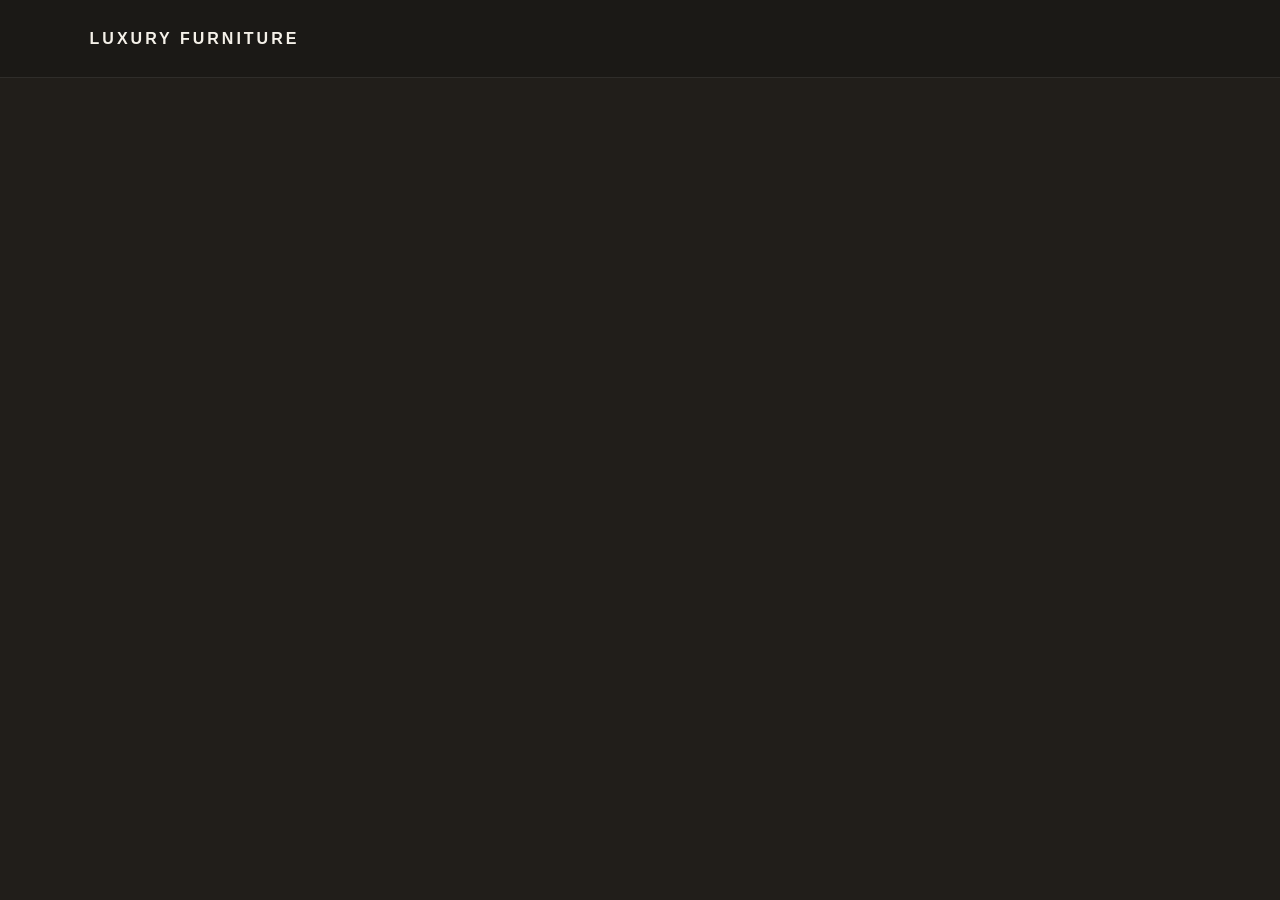
==== products.html @ cf032401 "Fillimi i faqes se dyte" ====
<!doctype html>
<html lang="en">
  <head>
    <meta charset="UTF-8" />
    <meta name="viewport" content="width=device-width, initial-scale=1.0" />
    <title>Luxury Furniture</title>
    <link rel="stylesheet" href="style.css" />
  </head>
  <body>
    <header class="site-header">
      <a class="logo" href="index.html">LUXURY FURNITURE</a>

      <button
        class="menu-button"
        type="button"
        aria-label="Open navigation "
        aria-expended="false"
      ></button>
    </header>
  </body>
</html>
---- style.css ----
:root {
  --ink: #f5f1e9;
  --muted: #bdb4a8;
  --gold: #c3a36c;
  --dark: #211e1a;
  --panel: #2d2823;
  --line: #524a40;
  --serif: 'Cormorant Garamond', Georgia, serif;
  --sans: Arial, Helvetica, sans-serif;
}

* {
  margin: 0;
  padding: 0;
  box-sizing: border-box;
}

body {
  background-color: var(--dark);
  color: var(--ink);
  font-family: var(--sans);
  line-height: 1.6;
}

a {
  color: inherit;
  text-decoration: none;
}
button,
input,
select,
textarea {
  font: inherit;
}

.site-header {
  position: relative;
  z-index: 5;
  display: flex;
  justify-content: space-between;
  gap: 25px;
  min-height: 78px;
  padding: 14px 7%;
  border-bottom: 1px solid #ffffff16;
  background: #1b1916;
  align-items: center;
}

.logo {
  font-size: 16px;
  font-weight: 700;
  letter-spacing: 3px;
  white-space: nowrap;
}

.logo span {
  color: var(--gold);
  font-weight: 400;
}

.site-nav {
  display: flex;
  gap: 25px;
  align-items: center;
  color: #d6d0c8;
  font-size: 12px;
}

.site-nav > a:hover,
.site-nav .current {
  color: var(--gold);
}

.account-links {
  display: flex;
  gap: 17px;
  align-items: center;
  margin-left: 12px;
}

.register-link {
  color: var(--gold);
  padding: 8px 13px;
  border: 1px solid var(--gold);
}

.menu-button {
  display: none;
  border: 0;
  background: none;
  color: var(--ink);
  font-size: 25px;
  cursor: pointer;
}

.eyebrow {
  margin-bottom: 18px;
  color: #e6ddcf;
  font-size: 10px;
  font-weight: 700;
  letter-spacing: 2.2px;
}

.eyebrow.dark {
  color: var(--gold);
}

h1,
h2,
h3 {
  font-family: var(--serif);
  font-weight: 500;
  line-height: 1.06;
}

h1 {
  font-size: clamp(48px, 7vw, 82px);
  margin-bottom: 18px;
}

h1 em,
h2 em {
  color: var(--gold);
  font-weight: 500;
}

.button {
  display: inline-flex;
  padding: 13px 18px;
  border: 0;
  color: #211e1a;
  font-size: 12px;
  font-weight: 700;
  justify-content: space-between;
  align-items: center;
  background: var(--gold);
  cursor: pointer;
  gap: 25px;
}

.button span {
  font-size: 18px;
}

.content-width {
  width: min(86%, 1100px);
  margin-right: auto;
  margin-left: auto;
}

.hero {
  position: relative;
  display: flex;
  align-items: center;
  height: 630px;
  min-height: 500px;
  padding: 50px 11%;
  background-image: url('images/hyrja.jpg');
  background-size: cover;
  background-position: center;
  background-repeat: no-repeat;
}

.hero::before {
  content: '';
  position: absolute;
  inset: 0;
  background: linear-gradient(
    90deg,
    rgba(17, 15, 13, 0.78),
    rgba(17, 15, 13, 0.27) 72%,
    rgba(17, 15, 13, 0.42)
  );
}

.hero-content {
  position: relative;
  z-index: 1;
  max-width: 590px;
}

.hero-content > p:not(.eyebrow) {
  margin-bottom: 27px;
  font-size: 14px;
  color: #e0dbd4;
  max-width: 410px;
}

.hero-caption {
  position: absolute;
  bottom: 25px;
  z-index: 1;
  right: 7%;
  font-size: 10px;
  color: #eee8df;
  letter-spacing: 1.5px;
}

.welcome {
  display: flex;
  align-items: flex-end;
  justify-content: space-between;
  gap: 45px;
  padding: 82px 0 46px;
}

.welcome h2 {
  font-size: 43px;
}

.welcome > p {
  max-width: 420px;
  margin-bottom: 5px;
  color: var(--muted);
  font-size: 14px;
}

.home-categories {
  display: flex;
  gap: 20px;
  padding-bottom: 85px;
}

.category-card {
  position: relative;
  display: flex;
  flex: 1;
  align-items: flex-end;
  height: 340px;
  overflow: hidden;
  background-position: center;
  background-size: cover;
  background-repeat: no-repeat;
}

.living-card {
  background-image: url('images/Living-room.jpg');
}

.dining-card {
  background-image: url('images/Dining-room.jpg');
}

.category-card::before {
  content: '';
  position: absolute;
  inset: 0;
  background: linear-gradient(
    0deg,
    rgba(15, 13, 11, 0.8),
    rgba(15, 13, 11, 0.06) 80%
  );
}

.category-card a {
  position: relative;
  z-index: 1;
  display: flex;
  flex-direction: column;
  gap: 12px;
  justify-content: flex-end;
  padding: 23px;
  width: 100%;
}

.category-card span {
  color: var(--dark);
  font-size: 9px;
  letter-spacing: 1.5px;
}

.category-card strong {
  display: flex;
  justify-content: space-between;
  font: 26px var(--serif);
  color: var(--dark);
}

.home-note {
  display: flex;
  align-items: center;
  justify-content: center;
  min-height: 200px;
  padding: 35px;
  background: #332c24;
  text-align: center;
}

.home-note p {
  color: #e8dfd2;
  font: 32px var(--serif);
}

.site-footer {
  padding: 42px 7% 24px;
  border-top: 1px solid #ffffff17;
  color: var(--muted);
  font-size: 11px;
}

.footer-inner {
  display: flex;
  align-items: flex-start;
  justify-content: space-between;
  flex-wrap: wrap;
  gap: 30px;
  width: min(1100px, 100%);
  margin: 0 auto;
}

.footer-contact,
.footer-location,
.footer-social {
  display: flex;
  flex-direction: column;
  gap: 8px;
}

.footer-contact h2,
.footer-location h2,
.footer-social h2 {
  margin-bottom: 4px;
  color: var(--gold);
  font-family: var(--sans);
  font-size: 10px;
  letter-spacing: 1.5px;
  text-transform: uppercase;
}

.footer-location address {
  font-style: normal;
}

.footer-copy {
  align-self: flex-end;
}

.site-footer p {
  margin: 0;
}

.featured-pieces {
  padding-top: 12px;
  padding-bottom: 72px;
}

.featured-grid {
  display: flex;
  flex-wrap: wrap;
  gap: 24px;
}

.featured-card {
  flex: 1 1 230px;
  min-width: 0;
  background: var(--panel);
}

.featured-card a {
  display: block;
}

.featured-card img {
  display: block;
  width: 100%;
  height: 270px;
  object-fit: cover;
  filter: brightness(0.86);
}

.featured-card h3 {
  padding: 15px 15px 3px;
  font: 24px var(--serif);
}

.featured-card p {
  padding: 0 15px 17px;
  color: var(--muted);
  font-size: 11px;
}

.home-slider {
  padding: 20px 0 75px;
}

.home-slider .section-heading {
  display: flex;
  align-items: flex-end;
  justify-content: space-between;
  gap: 20px;
  margin-bottom: 22px;
}

.home-slider .slider {
  position: relative;
  height: 430px;
  overflow: hidden;
}

.home-slider .slide {
  position: absolute;
  inset: 0;
  display: flex;
  align-items: flex-end;
  background-position: center;
  background-size: cover;
  opacity: 0;
  transition: opacity 0.4s ease;
}

.home-slider .slide.is-active {
  opacity: 1;
}

.home-slide-one {
  background-image: url('images/slider1.jpg');
}

.home-slide-two {
  background-image: url('images/slider2.jpg');
}

.home-slide-three {
  background-image: url('images/sofa-maison.jpg');
}

.slide::before {
  content: '';
  position: absolute;
  inset: 0;
  background: linear-gradient(0deg, rgba(15, 13, 11, 0.75), transparent 70%);
}

.slide > div {
  position: relative;
  z-index: 1;
  padding: 25px;
}

.slider-controls {
  display: flex;
  gap: 8px;
}

.slider-controls button {
  width: 40px;
  height: 40px;
  border: 1px solid var(--line);
  background: transparent;
  color: var(--ink);
  cursor: pointer;
}

.slider-dots {
  display: flex;
  justify-content: center;
  gap: 9px;
  padding-top: 17px;
}

.slider-dots button {
  width: 9px;
  height: 9px;
  padding: 0;
  border: 0;
  border-radius: 50%;
  background: #736c63;
  cursor: pointer;
}

.slider-dots button.is-active {
  background: var(--gold);
}

.benefits {
  display: flex;
  gap: 30px;
  padding: 30px 0 62px;
  border-top: 1px solid var(--line);
}

.benefit-card {
  flex: 1;
}

.benefit-number {
  color: var(--gold);
  font-size: 10px;
  letter-spacing: 1.5px;
}

.benefit-card h3 {
  margin: 8px 0;
  font-size: 23px;
}

.benefit-card > p:last-child {
  max-width: 290px;
  color: var(--muted);
  font-size: 12px;
}

.shop-by-category {
  padding: 8px 0 55px;
}

.section-heading {
  display: flex;
  align-items: flex-end;
  justify-content: space-between;
  gap: 20px;
  margin-bottom: 24px;
}

.home-categories {
  flex-wrap: wrap;
  padding-bottom: 0;
}

.home-categories .category-card {
  flex: 1 1 220px;
  height: 300px;
}

.sofa-card {
  background-image: url('images/sofa-haven.jpg.jpg');
}

.bed-card {
  background-image: url('images/bed-luna.jpg');
}

.table-card {
  background-image: url('images/table-noma.jpg');
}

.storage-card {
  background-image: url('images/Living-room.jpg');
}

.category-card span,
.category-card strong {
  color: var(--ink);
}

.discover-section {
  padding: 70px 0 75px;
  background: #29241f;
}

.discover-grid {
  display: flex;
  gap: 24px;
}

.discover-card {
  display: flex;
  flex: 1;
  flex-direction: column;
  min-height: 220px;
  padding: 20px 18px;
  border-top: 1px solid var(--line);
}

.discover-card h3 {
  margin: 10px 0;
  font-size: 25px;
}

.discover-card > p:not(.eyebrow) {
  margin-bottom: 18px;
  color: var(--muted);
  font-size: 12px;
}

.discover-card .text-link {
  margin-top: auto;
}

.text-link {
  color: var(--gold);
  text-decoration: underline;
  text-underline-offset: 4px;
}

.text-link:hover {
  color: var(--ink);
}

@media (max-width: 620px) {
  .site-header {
    min-height: 68px;
    padding: 12px 6%;
  }

  .menu-button {
    display: block;
  }

  .site-nav {
    position: absolute;
    top: 68px;
    right: 0;
    left: 0;
    display: none;
    align-items: stretch;
    flex-direction: column;
    gap: 13px;
    padding: 20px 6%;
    background: #1b1916;
  }

  .site-nav.is-open {
    display: flex;
  }

  .hero {
    height: 78vh;
    min-height: 570px;
    padding: 35px 8%;
    background-position: 58% center;
  }

  .hero-caption {
    right: 8%;
    font-size: 9px;
  }

  .welcome {
    display: block;
    padding: 58px 0 30px;
  }

  .welcome h2 {
    font-size: 37px;
  }

  .welcome > p {
    margin-top: 17px;
  }

  .home-categories {
    flex-direction: column;
    padding-bottom: 58px;
  }

  .category-card {
    flex: none;
    height: 280px;
  }

  .home-note {
    min-height: 170px;
  }

  .home-note p {
    font-size: 25px;
  }

  .featured-pieces {
    padding-bottom: 50px;
  }

  .featured-card img {
    height: 250px;
  }

  .home-slider .section-heading {
    align-items: flex-start;
    flex-direction: column;
  }

  .home-slider .slider {
    height: 290px;
  }

  .footer-inner {
    flex-direction: column;
    gap: 24px;
  }

  .footer-copy {
    align-self: flex-start;
  }

  .benefits,
  .discover-grid {
    flex-direction: column;
  }

  .home-categories .category-card {
    flex-basis: 100%;
    height: 260px;
  }

  .discover-card {
    min-height: auto;
  }
}
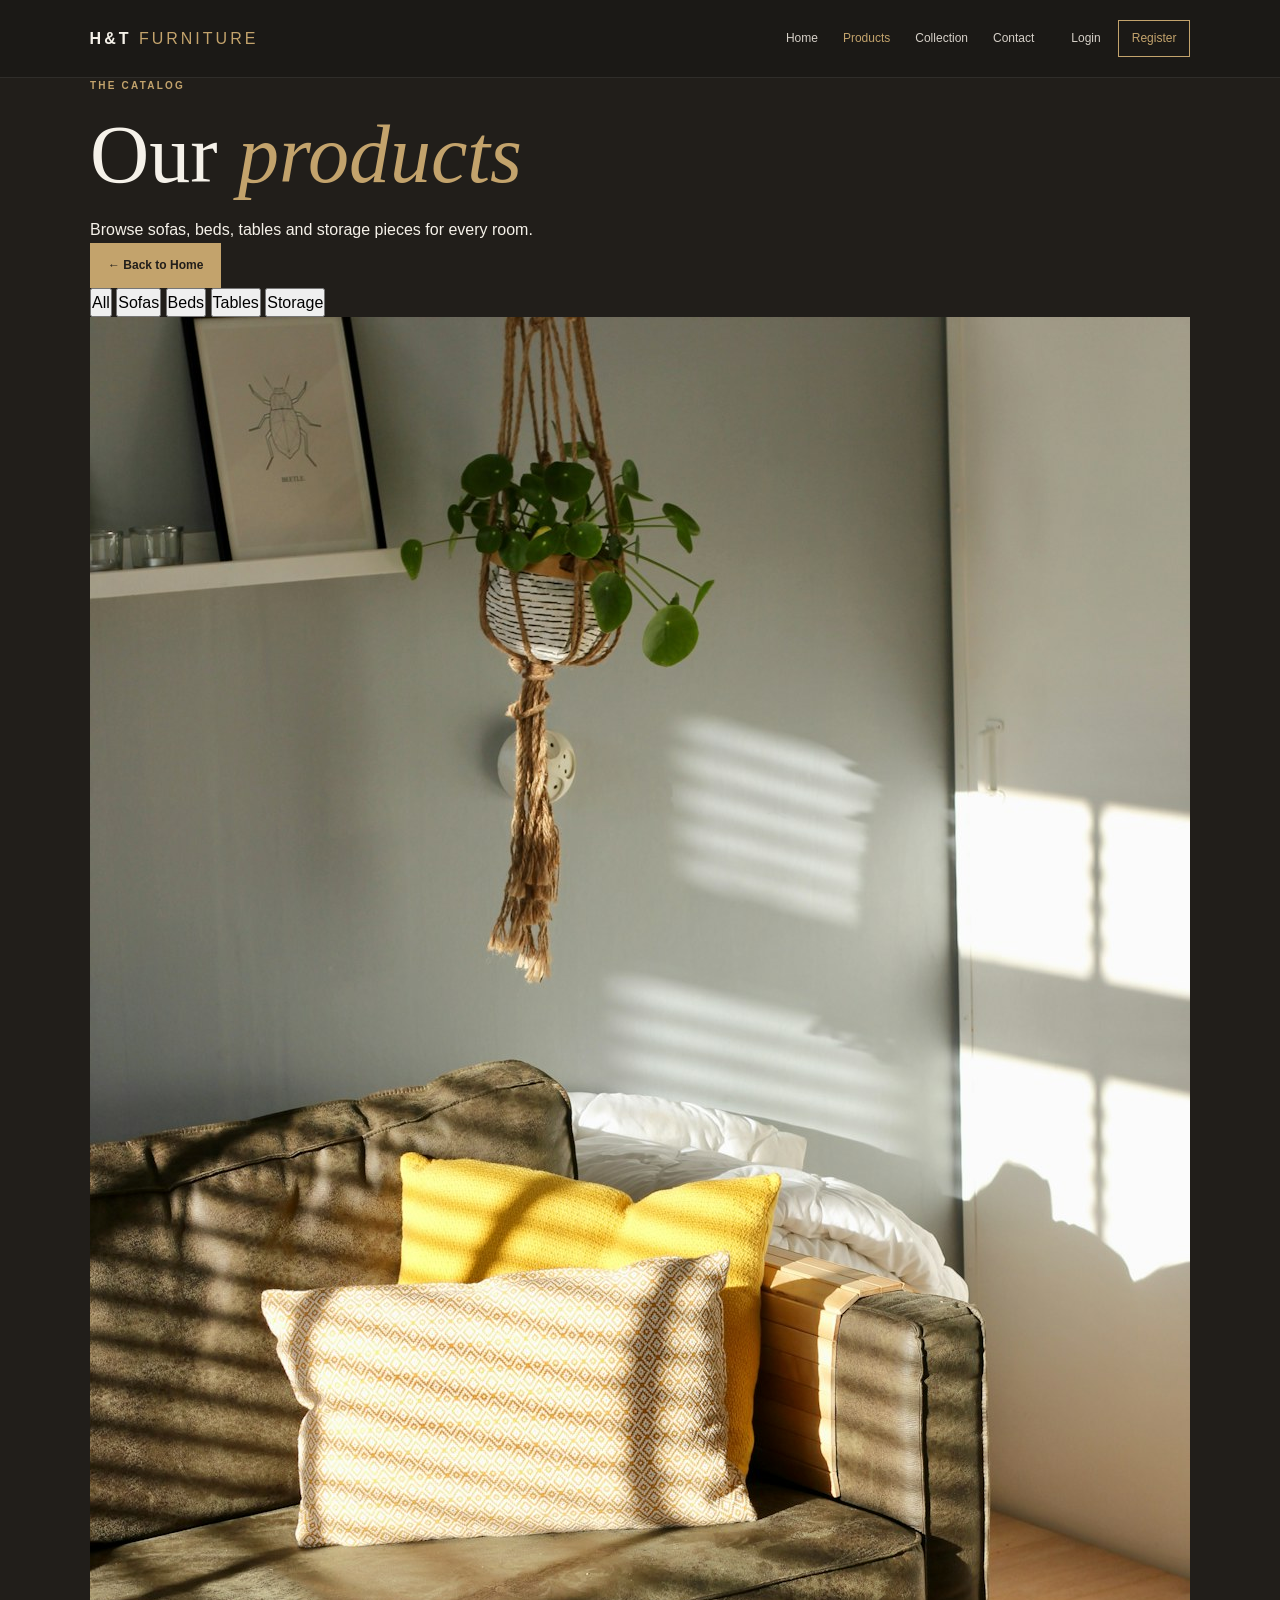
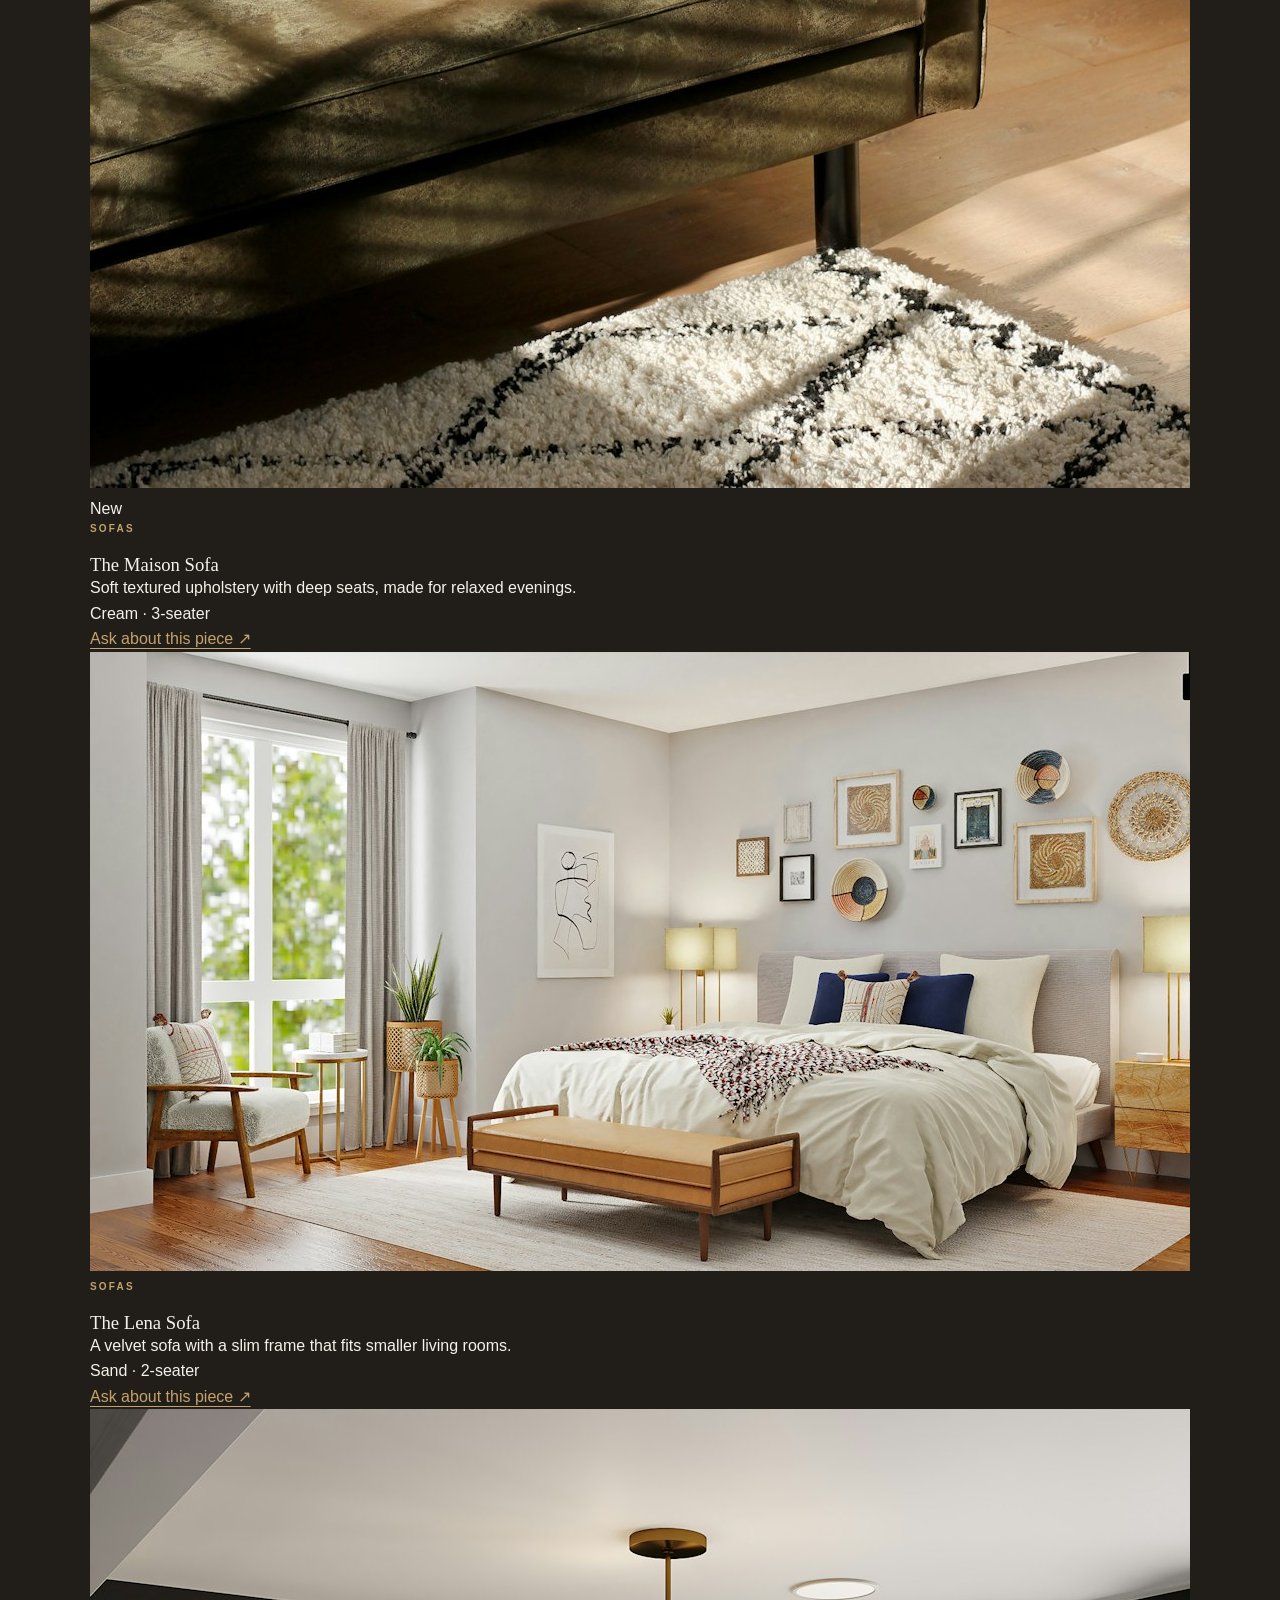
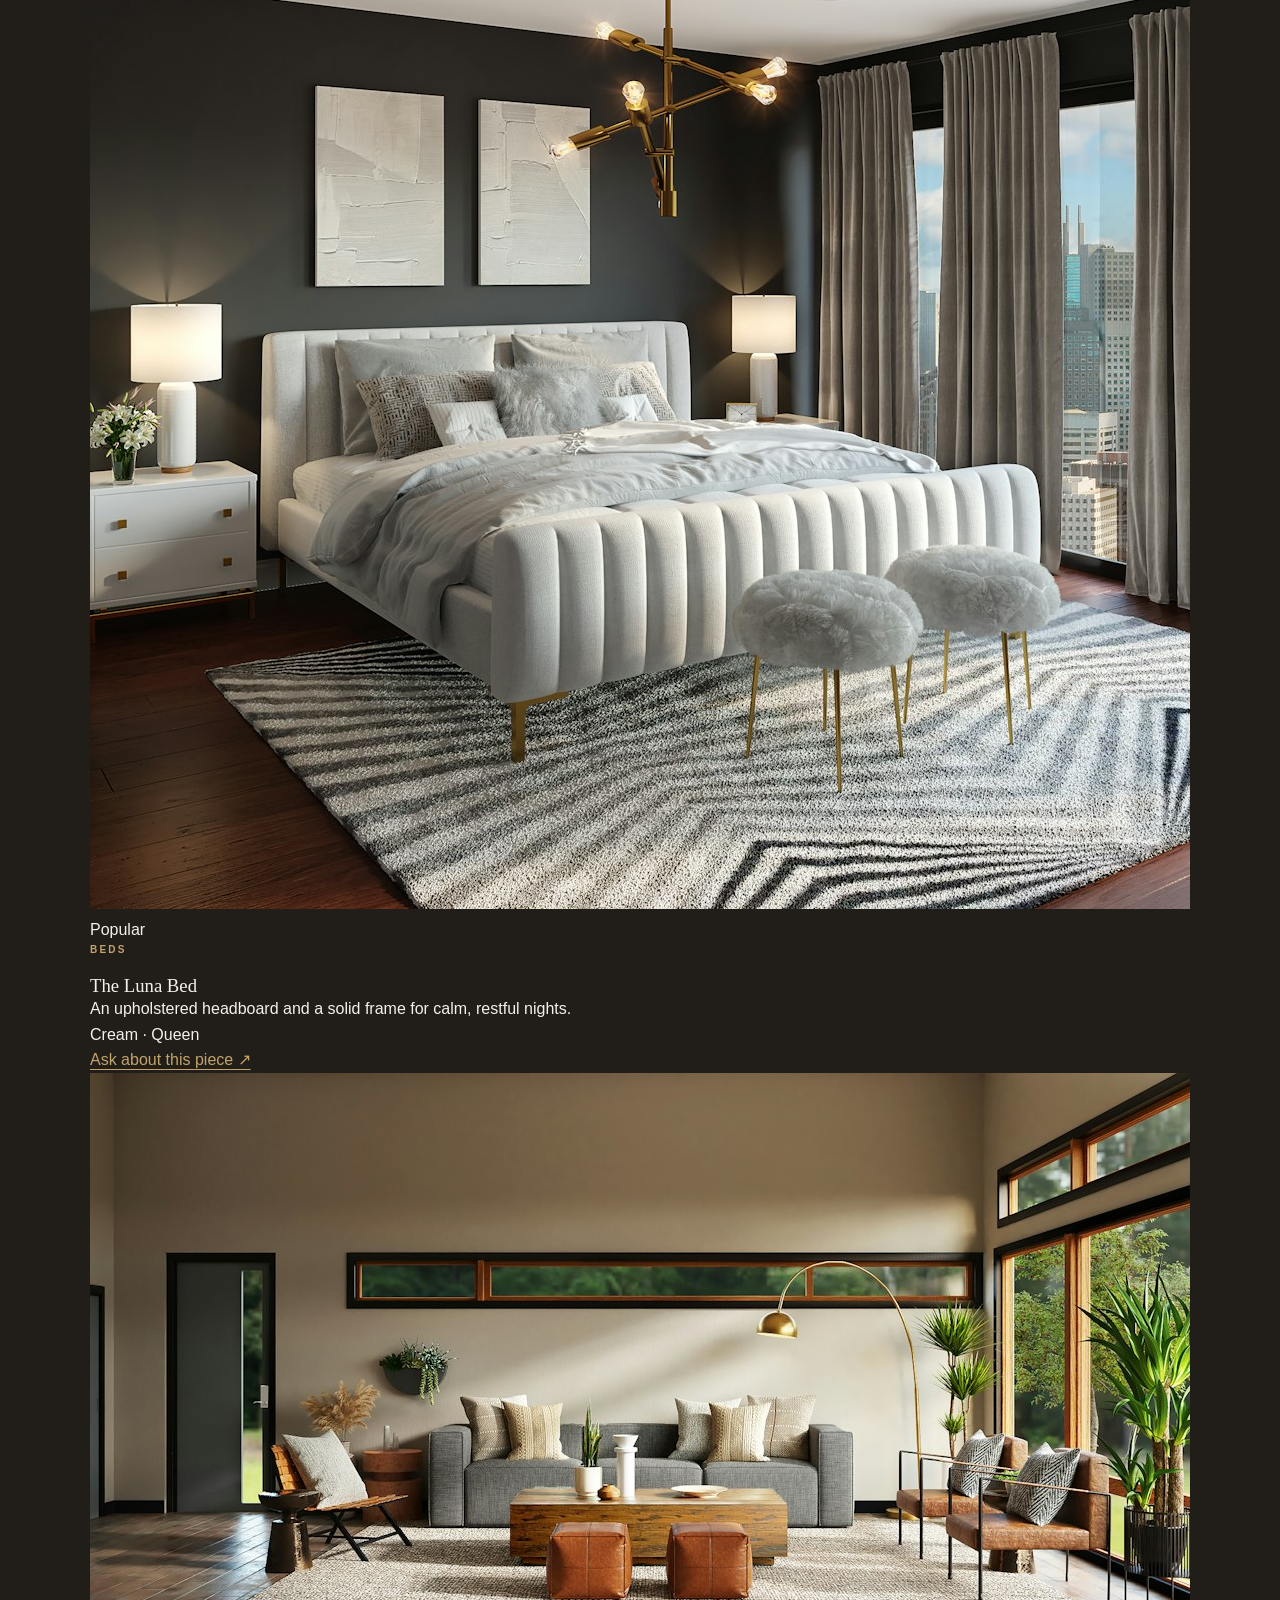
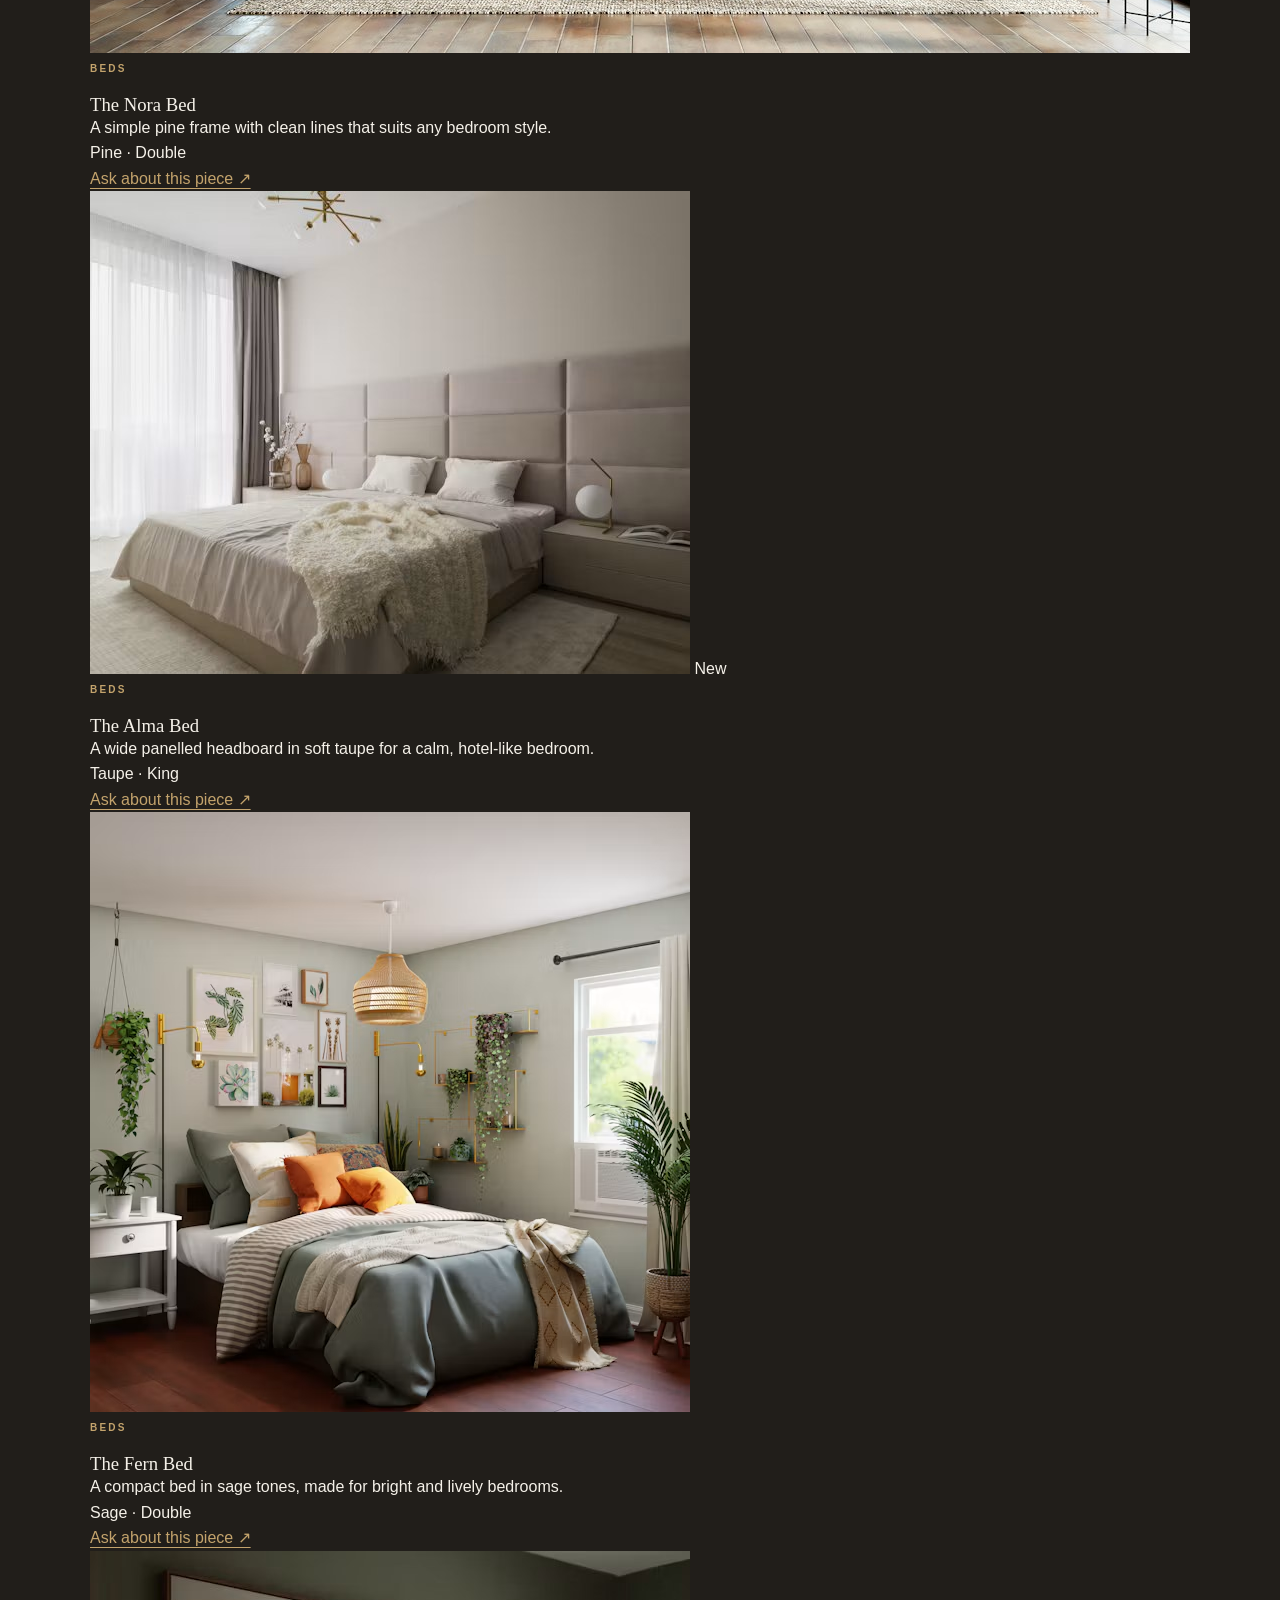
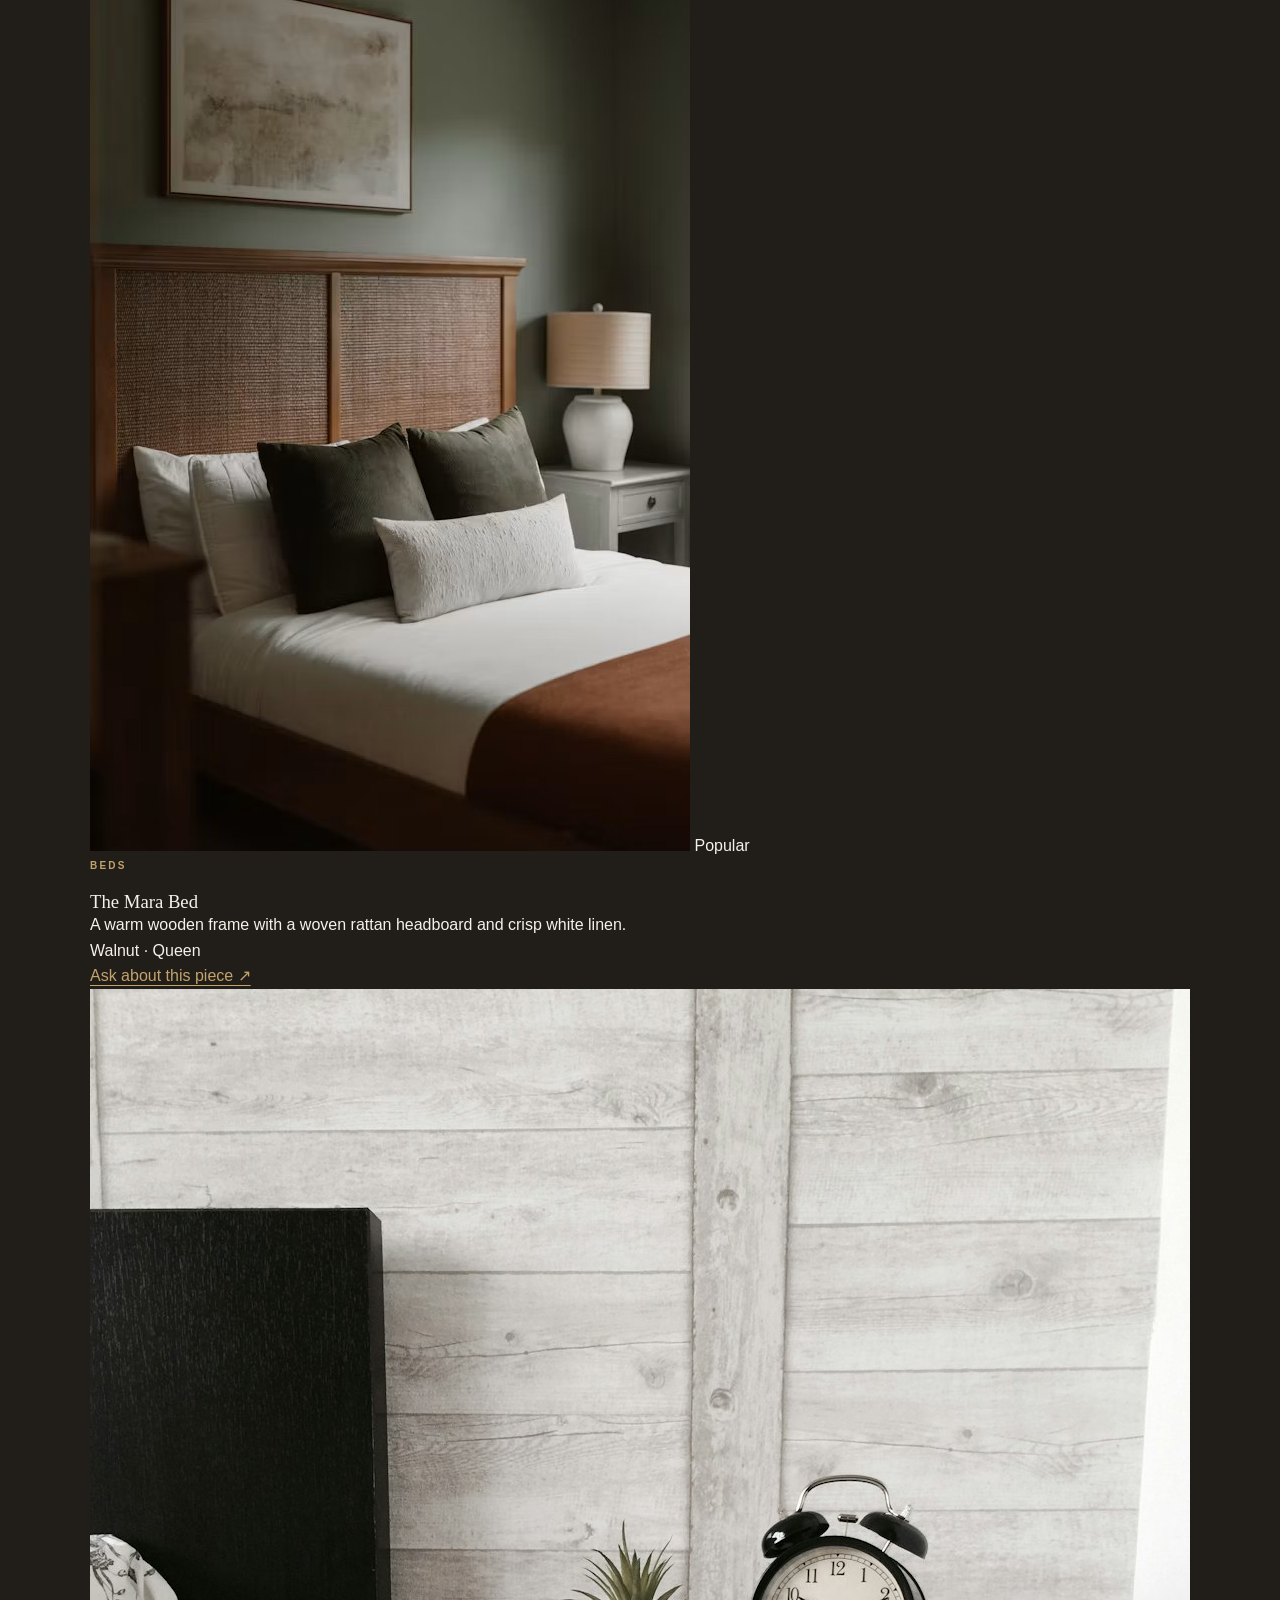
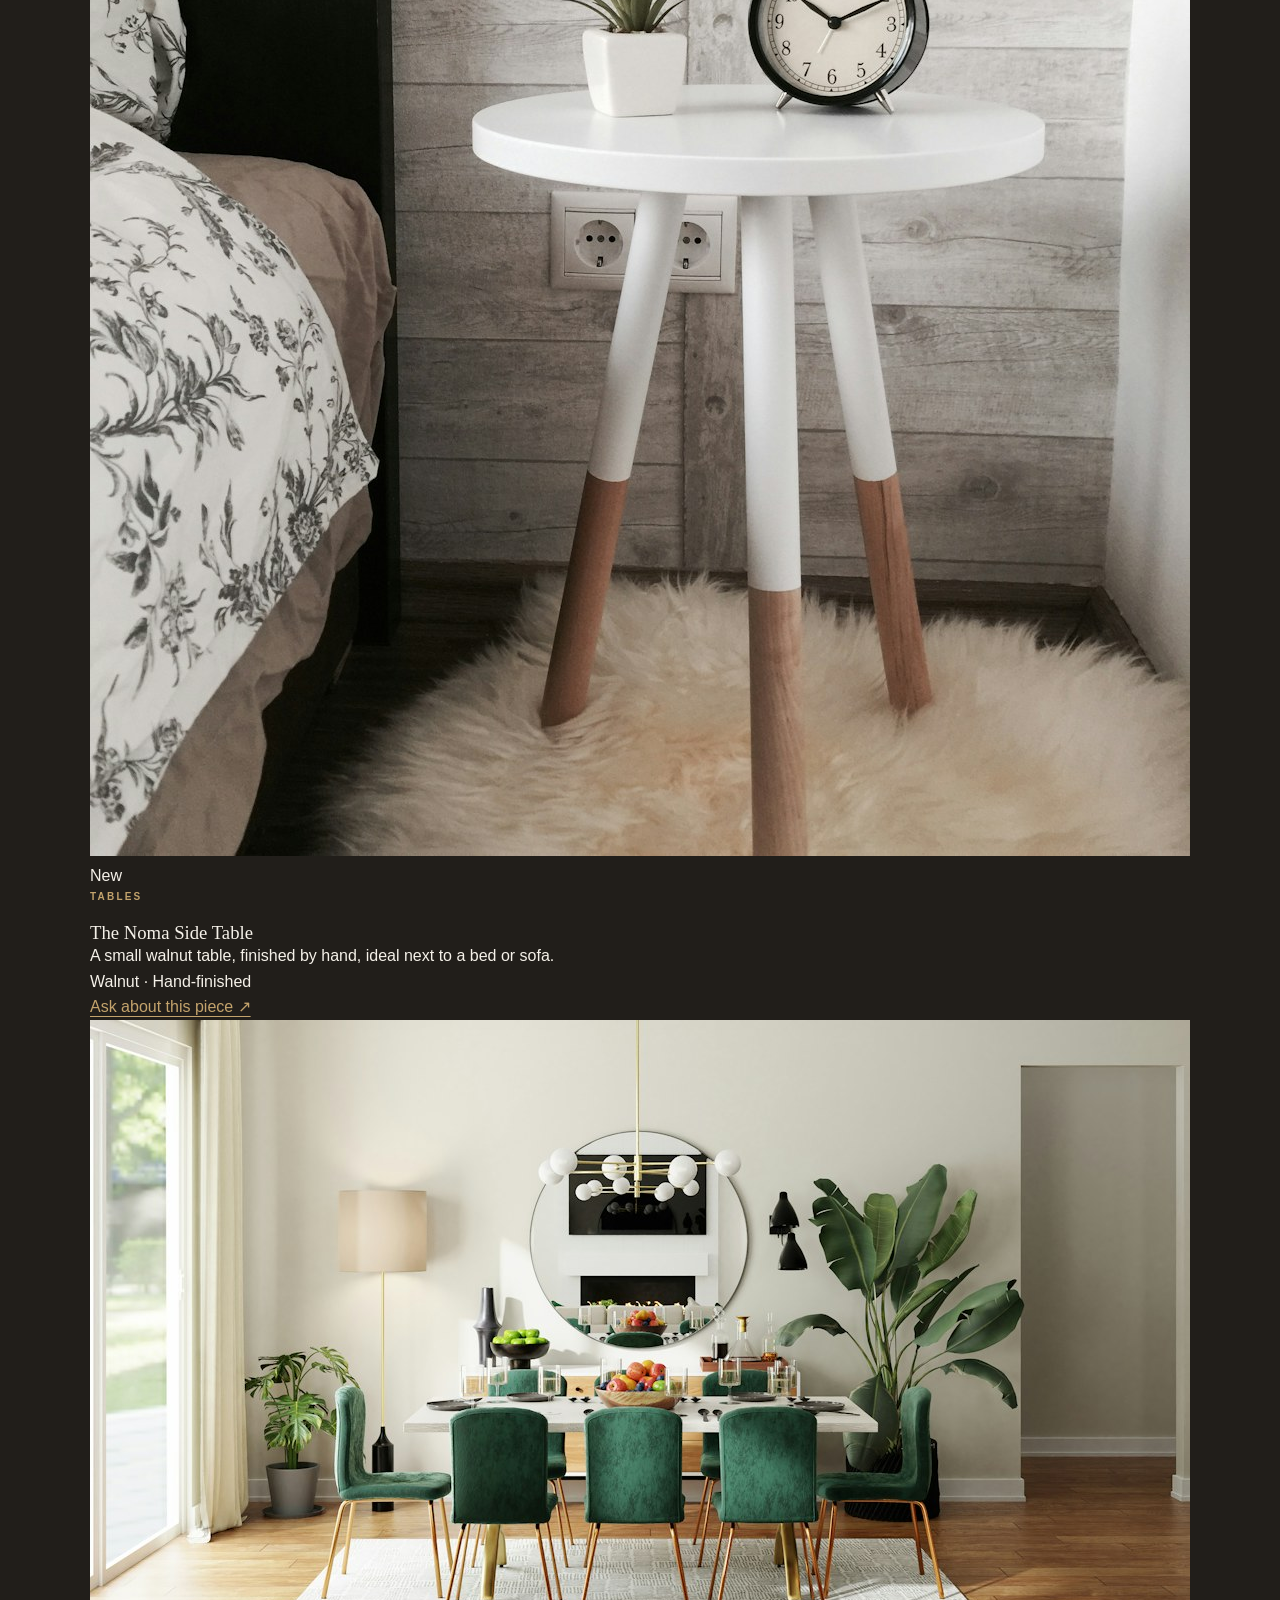
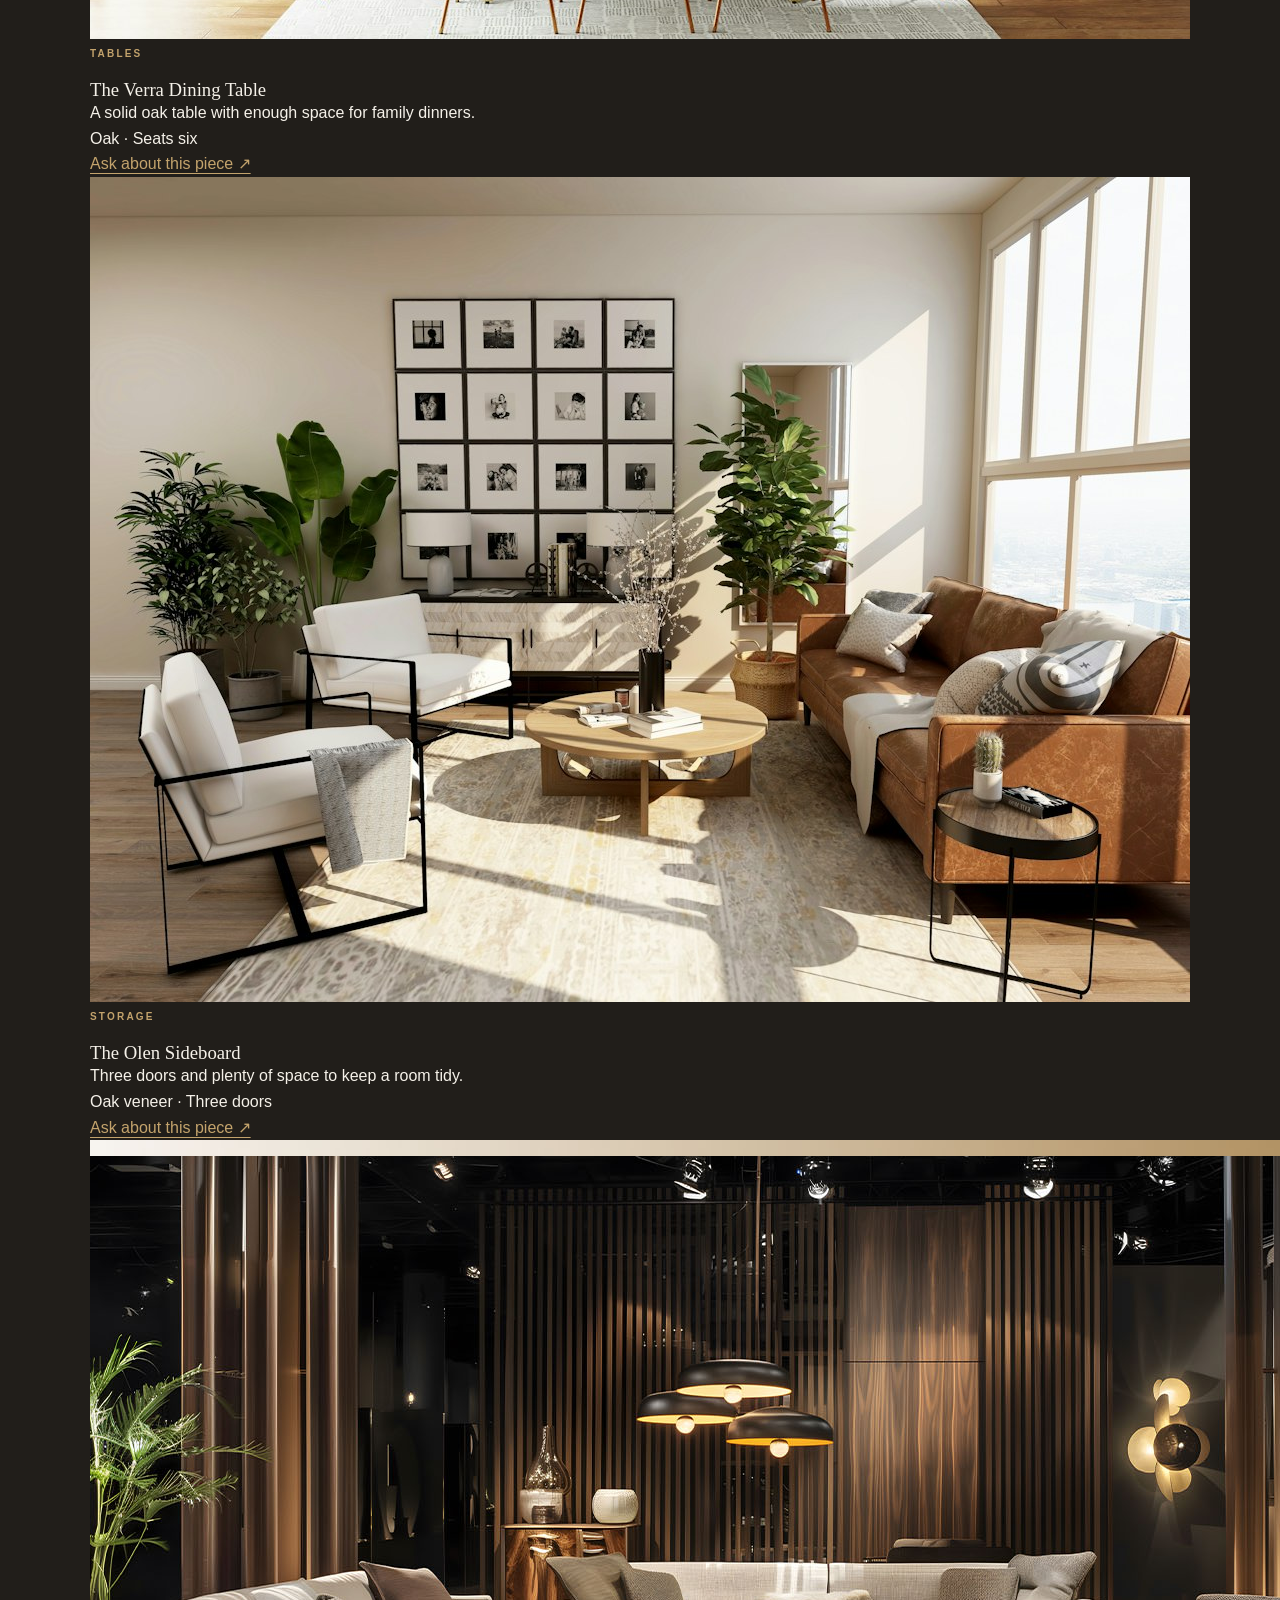
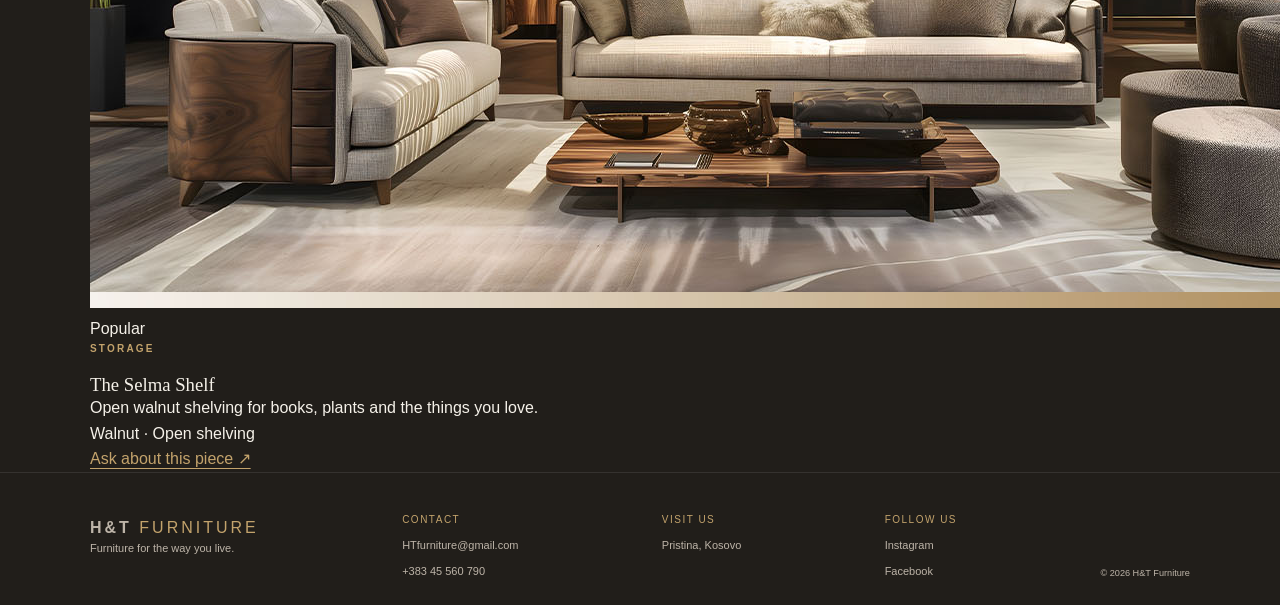
==== commit 8c81ba9e: "Vazhdimi Ketu e kam bere vazhdimin e faqes se dyte" ====
--- a/products.html
+++ b/products.html
@@ -3,19 +3,348 @@
   <head>
     <meta charset="UTF-8" />
     <meta name="viewport" content="width=device-width, initial-scale=1.0" />
-    <title>Luxury Furniture</title>
+    <title>Products - H&amp;T Furniture</title>
     <link rel="stylesheet" href="style.css" />
+    <script src="script.js" defer></script>
+    <script src="products.js" defer></script>
   </head>
   <body>
     <header class="site-header">
-      <a class="logo" href="index.html">LUXURY FURNITURE</a>
+      <a class="logo" href="index.html">H&amp;T <span>FURNITURE</span></a>
 
       <button
         class="menu-button"
         type="button"
-        aria-label="Open navigation "
-        aria-expended="false"
-      ></button>
+        aria-label="Open navigation"
+        aria-expanded="false"
+      >
+        ☰
+      </button>
+
+      <nav class="site-nav" aria-label="Main navigation">
+        <a href="index.html">Home</a>
+        <a class="current" href="products.html">Products</a>
+        <a href="collection.html">Collection</a>
+        <a href="contact.html">Contact</a>
+
+        <span class="account-links">
+          <a href="login.html">Login</a>
+          <a class="register-link" href="register.html">Register</a>
+        </span>
+      </nav>
     </header>
+
+    <main>
+      <section class="page-intro content-width">
+        <p class="eyebrow dark">THE CATALOG</p>
+        <h1>Our <em>products</em></h1>
+        <p>Browse sofas, beds, tables and storage pieces for every room.</p>
+        <a class="button" href="index.html">← Back to Home</a>
+      </section>
+
+      <nav class="filter-bar content-width" aria-label="Product categories">
+        <button type="button" class="is-active" data-filter="all">All</button>
+        <button type="button" data-filter="sofas">Sofas</button>
+        <button type="button" data-filter="beds">Beds</button>
+        <button type="button" data-filter="tables">Tables</button>
+        <button type="button" data-filter="storage">Storage</button>
+      </nav>
+
+      <section class="product-section content-width" aria-label="Products">
+        <div class="product-grid">
+          <article class="product-card" data-category="sofas">
+            <div class="product-media">
+              <img
+                src="images/sofa-maison.jpg"
+                alt="Cream Maison sofa in a softly lit living room"
+              />
+              <span class="badge">New</span>
+            </div>
+            <div class="product-info">
+              <p class="eyebrow dark">SOFAS</p>
+              <h3>The Maison Sofa</h3>
+              <p class="product-desc">
+                Soft textured upholstery with deep seats, made for relaxed
+                evenings.
+              </p>
+              <p class="product-meta">Cream · 3-seater</p>
+              <div class="product-bottom">
+                <a class="text-link" href="contact.html"
+                  >Ask about this piece ↗</a
+                >
+              </div>
+            </div>
+          </article>
+
+          <article class="product-card" data-category="sofas">
+            <div class="product-media">
+              <img
+                src="images/slider1.jpg"
+                alt="Lena velvet sofa in a bright living room"
+              />
+            </div>
+            <div class="product-info">
+              <p class="eyebrow dark">SOFAS</p>
+              <h3>The Lena Sofa</h3>
+              <p class="product-desc">
+                A velvet sofa with a slim frame that fits smaller living rooms.
+              </p>
+              <p class="product-meta">Sand · 2-seater</p>
+              <div class="product-bottom">
+                <a class="text-link" href="contact.html"
+                  >Ask about this piece ↗</a
+                >
+              </div>
+            </div>
+          </article>
+
+          <article class="product-card" data-category="beds">
+            <div class="product-media">
+              <img
+                src="images/bed-luna.jpg"
+                alt="Luna upholstered bed in a calm bedroom"
+              />
+              <span class="badge">Popular</span>
+            </div>
+            <div class="product-info">
+              <p class="eyebrow dark">BEDS</p>
+              <h3>The Luna Bed</h3>
+              <p class="product-desc">
+                An upholstered headboard and a solid frame for calm, restful
+                nights.
+              </p>
+              <p class="product-meta">Cream · Queen</p>
+              <div class="product-bottom">
+                <a class="text-link" href="contact.html"
+                  >Ask about this piece ↗</a
+                >
+              </div>
+            </div>
+          </article>
+
+          <article class="product-card" data-category="beds">
+            <div class="product-media">
+              <img
+                src="images/slider2.jpg"
+                alt="Nora wooden bed in a calm bedroom"
+              />
+            </div>
+            <div class="product-info">
+              <p class="eyebrow dark">BEDS</p>
+              <h3>The Nora Bed</h3>
+              <p class="product-desc">
+                A simple pine frame with clean lines that suits any bedroom
+                style.
+              </p>
+              <p class="product-meta">Pine · Double</p>
+              <div class="product-bottom">
+                <a class="text-link" href="contact.html"
+                  >Ask about this piece ↗</a
+                >
+              </div>
+            </div>
+          </article>
+
+          <article class="product-card" data-category="beds">
+            <div class="product-media">
+              <img
+                src="images/graybed_1.jpg"
+                alt="Bed with a soft taupe panelled headboard and cream throw"
+              />
+              <span class="badge">New</span>
+            </div>
+            <div class="product-info">
+              <p class="eyebrow dark">BEDS</p>
+              <h3>The Alma Bed</h3>
+              <p class="product-desc">
+                A wide panelled headboard in soft taupe for a calm, hotel-like
+                bedroom.
+              </p>
+              <p class="product-meta">Taupe · King</p>
+              <div class="product-bottom">
+                <a class="text-link" href="contact.html"
+                  >Ask about this piece ↗</a
+                >
+              </div>
+            </div>
+          </article>
+
+          <article class="product-card" data-category="beds">
+            <div class="product-media">
+              <img
+                src="images/stylishbed.jpg"
+                alt="Bed with sage green bedding in a bright bedroom with plants"
+              />
+            </div>
+            <div class="product-info">
+              <p class="eyebrow dark">BEDS</p>
+              <h3>The Fern Bed</h3>
+              <p class="product-desc">
+                A compact bed in sage tones, made for bright and lively
+                bedrooms.
+              </p>
+              <p class="product-meta">Sage · Double</p>
+              <div class="product-bottom">
+                <a class="text-link" href="contact.html"
+                  >Ask about this piece ↗</a
+                >
+              </div>
+            </div>
+          </article>
+
+          <article class="product-card" data-category="beds">
+            <div class="product-media">
+              <img
+                src="images/brownbed.jpg"
+                alt="Bed with a rattan and wood headboard and white linen"
+              />
+              <span class="badge">Popular</span>
+            </div>
+            <div class="product-info">
+              <p class="eyebrow dark">BEDS</p>
+              <h3>The Mara Bed</h3>
+              <p class="product-desc">
+                A warm wooden frame with a woven rattan headboard and crisp
+                white linen.
+              </p>
+              <p class="product-meta">Walnut · Queen</p>
+              <div class="product-bottom">
+                <a class="text-link" href="contact.html"
+                  >Ask about this piece ↗</a
+                >
+              </div>
+            </div>
+          </article>
+
+          <article class="product-card" data-category="tables">
+            <div class="product-media">
+              <img
+                src="images/table-noma.jpg"
+                alt="Hand-finished walnut Noma side table"
+              />
+              <span class="badge">New</span>
+            </div>
+            <div class="product-info">
+              <p class="eyebrow dark">TABLES</p>
+              <h3>The Noma Side Table</h3>
+              <p class="product-desc">
+                A small walnut table, finished by hand, ideal next to a bed or
+                sofa.
+              </p>
+              <p class="product-meta">Walnut · Hand-finished</p>
+              <div class="product-bottom">
+                <a class="text-link" href="contact.html"
+                  >Ask about this piece ↗</a
+                >
+              </div>
+            </div>
+          </article>
+
+          <article class="product-card" data-category="tables">
+            <div class="product-media">
+              <img
+                src="images/Dining-room.jpg"
+                alt="Verra solid oak dining table"
+              />
+            </div>
+            <div class="product-info">
+              <p class="eyebrow dark">TABLES</p>
+              <h3>The Verra Dining Table</h3>
+              <p class="product-desc">
+                A solid oak table with enough space for family dinners.
+              </p>
+              <p class="product-meta">Oak · Seats six</p>
+              <div class="product-bottom">
+                <a class="text-link" href="contact.html"
+                  >Ask about this piece ↗</a
+                >
+              </div>
+            </div>
+          </article>
+
+          <article class="product-card" data-category="storage">
+            <div class="product-media">
+              <img
+                src="images/Living-room.jpg"
+                alt="Olen oak sideboard in a living room"
+              />
+            </div>
+            <div class="product-info">
+              <p class="eyebrow dark">STORAGE</p>
+              <h3>The Olen Sideboard</h3>
+              <p class="product-desc">
+                Three doors and plenty of space to keep a room tidy.
+              </p>
+              <p class="product-meta">Oak veneer · Three doors</p>
+              <div class="product-bottom">
+                <a class="text-link" href="contact.html"
+                  >Ask about this piece ↗</a
+                >
+              </div>
+            </div>
+          </article>
+
+          <article class="product-card" data-category="storage">
+            <div class="product-media">
+              <img src="images/hyrja.jpg" alt="Selma walnut open shelf" />
+              <span class="badge">Popular</span>
+            </div>
+            <div class="product-info">
+              <p class="eyebrow dark">STORAGE</p>
+              <h3>The Selma Shelf</h3>
+              <p class="product-desc">
+                Open walnut shelving for books, plants and the things you love.
+              </p>
+              <p class="product-meta">Walnut · Open shelving</p>
+              <div class="product-bottom">
+                <a class="text-link" href="contact.html"
+                  >Ask about this piece ↗</a
+                >
+              </div>
+            </div>
+          </article>
+        </div>
+      </section>
+    </main>
+
+    <footer class="site-footer">
+      <div class="footer-inner">
+        <section class="footer-brand">
+          <a class="logo" href="index.html">H&amp;T <span>FURNITURE</span></a>
+          <p>Furniture for the way you live.</p>
+        </section>
+
+        <section class="footer-contact" aria-labelledby="footer-contact-title">
+          <h2 id="footer-contact-title">Contact</h2>
+          <a href="mailto:HTfurniture@gmail.com">HTfurniture@gmail.com</a>
+          <a href="tel:+38345560790">+383 45 560 790</a>
+        </section>
+
+        <section
+          class="footer-location"
+          aria-labelledby="footer-location-title"
+        >
+          <h2 id="footer-location-title">Visit us</h2>
+          <p>Pristina, Kosovo</p>
+        </section>
+
+        <nav class="footer-social" aria-label="Follow H&amp;T Furniture">
+          <h2>Follow us</h2>
+          <a
+            href="https://www.instagram.com/htfurniture/"
+            target="_blank"
+            rel="noopener noreferrer"
+            >Instagram</a
+          >
+          <a
+            href="https://www.facebook.com/htfurniture/"
+            target="_blank"
+            rel="noopener noreferrer"
+            >Facebook</a
+          >
+        </nav>
+        <small class="footer-copy">© 2026 H&amp;T Furniture</small>
+      </div>
+    </footer>
   </body>
 </html>
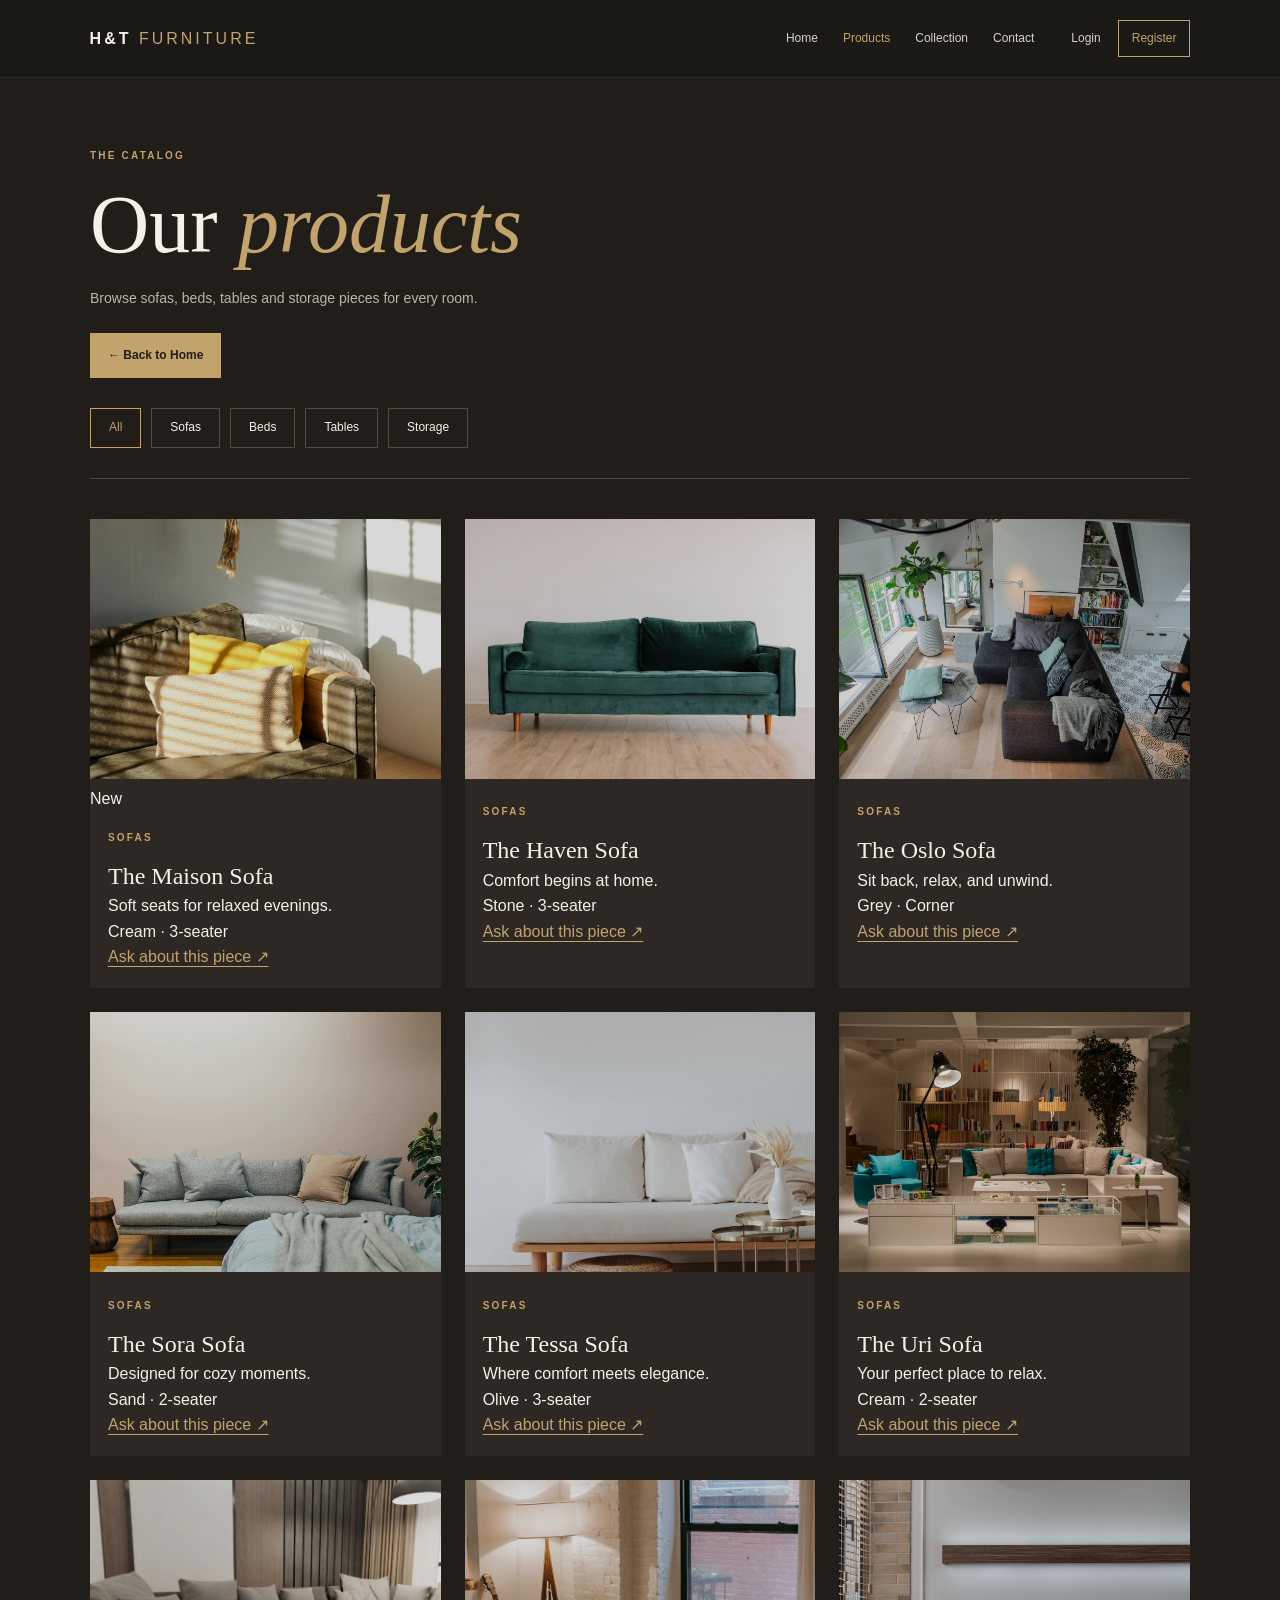
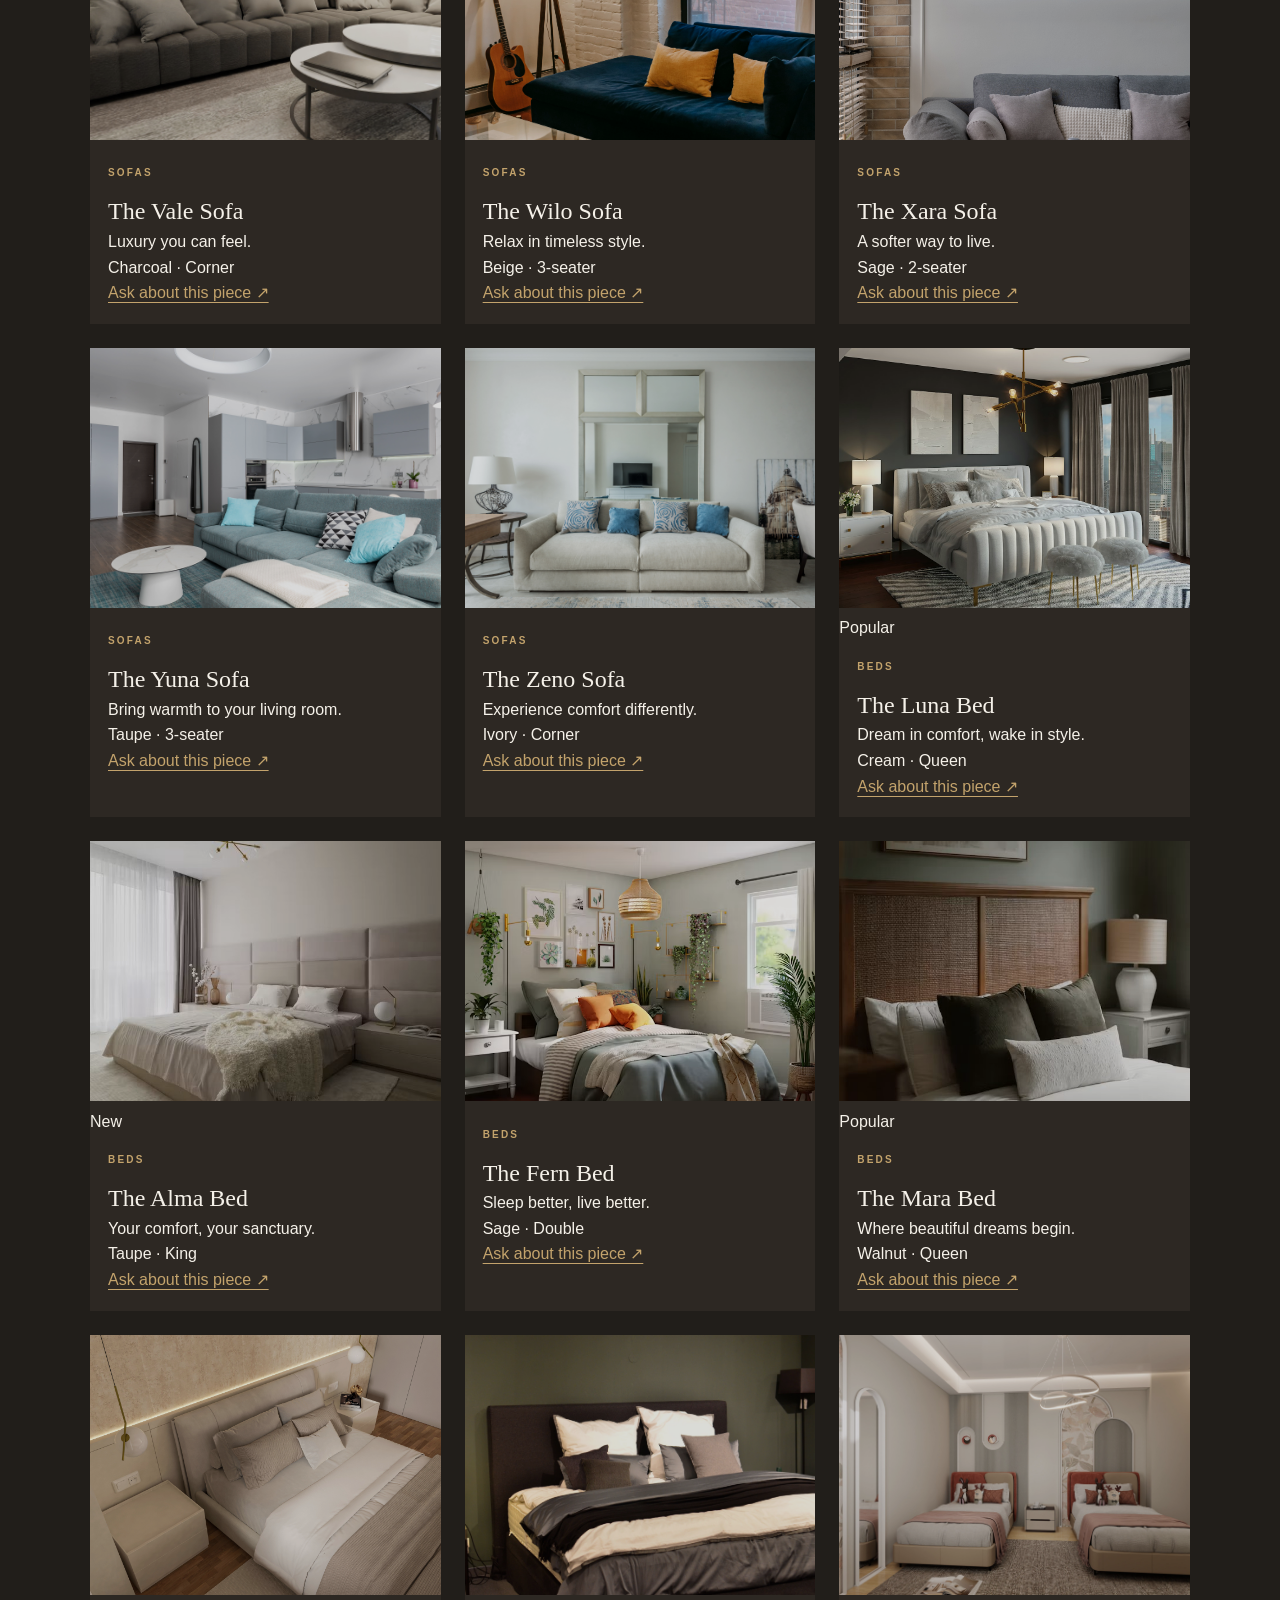
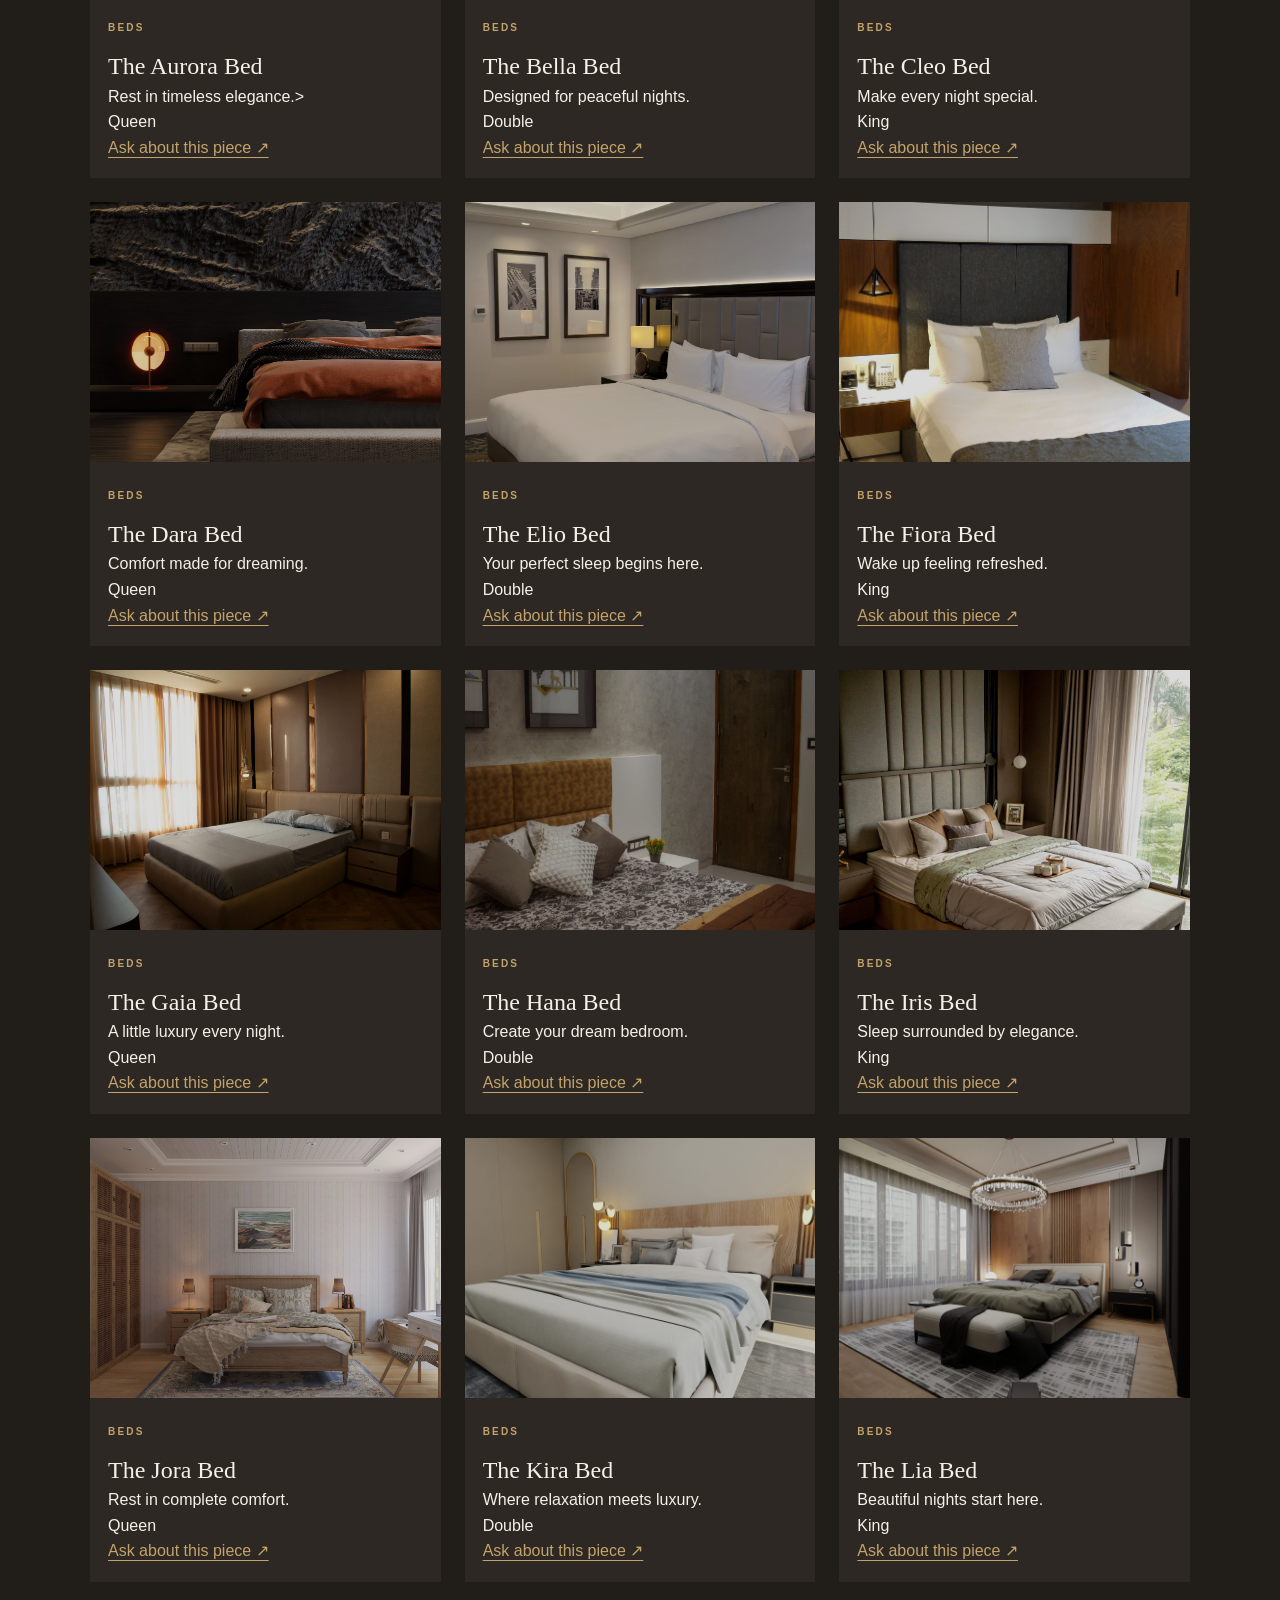
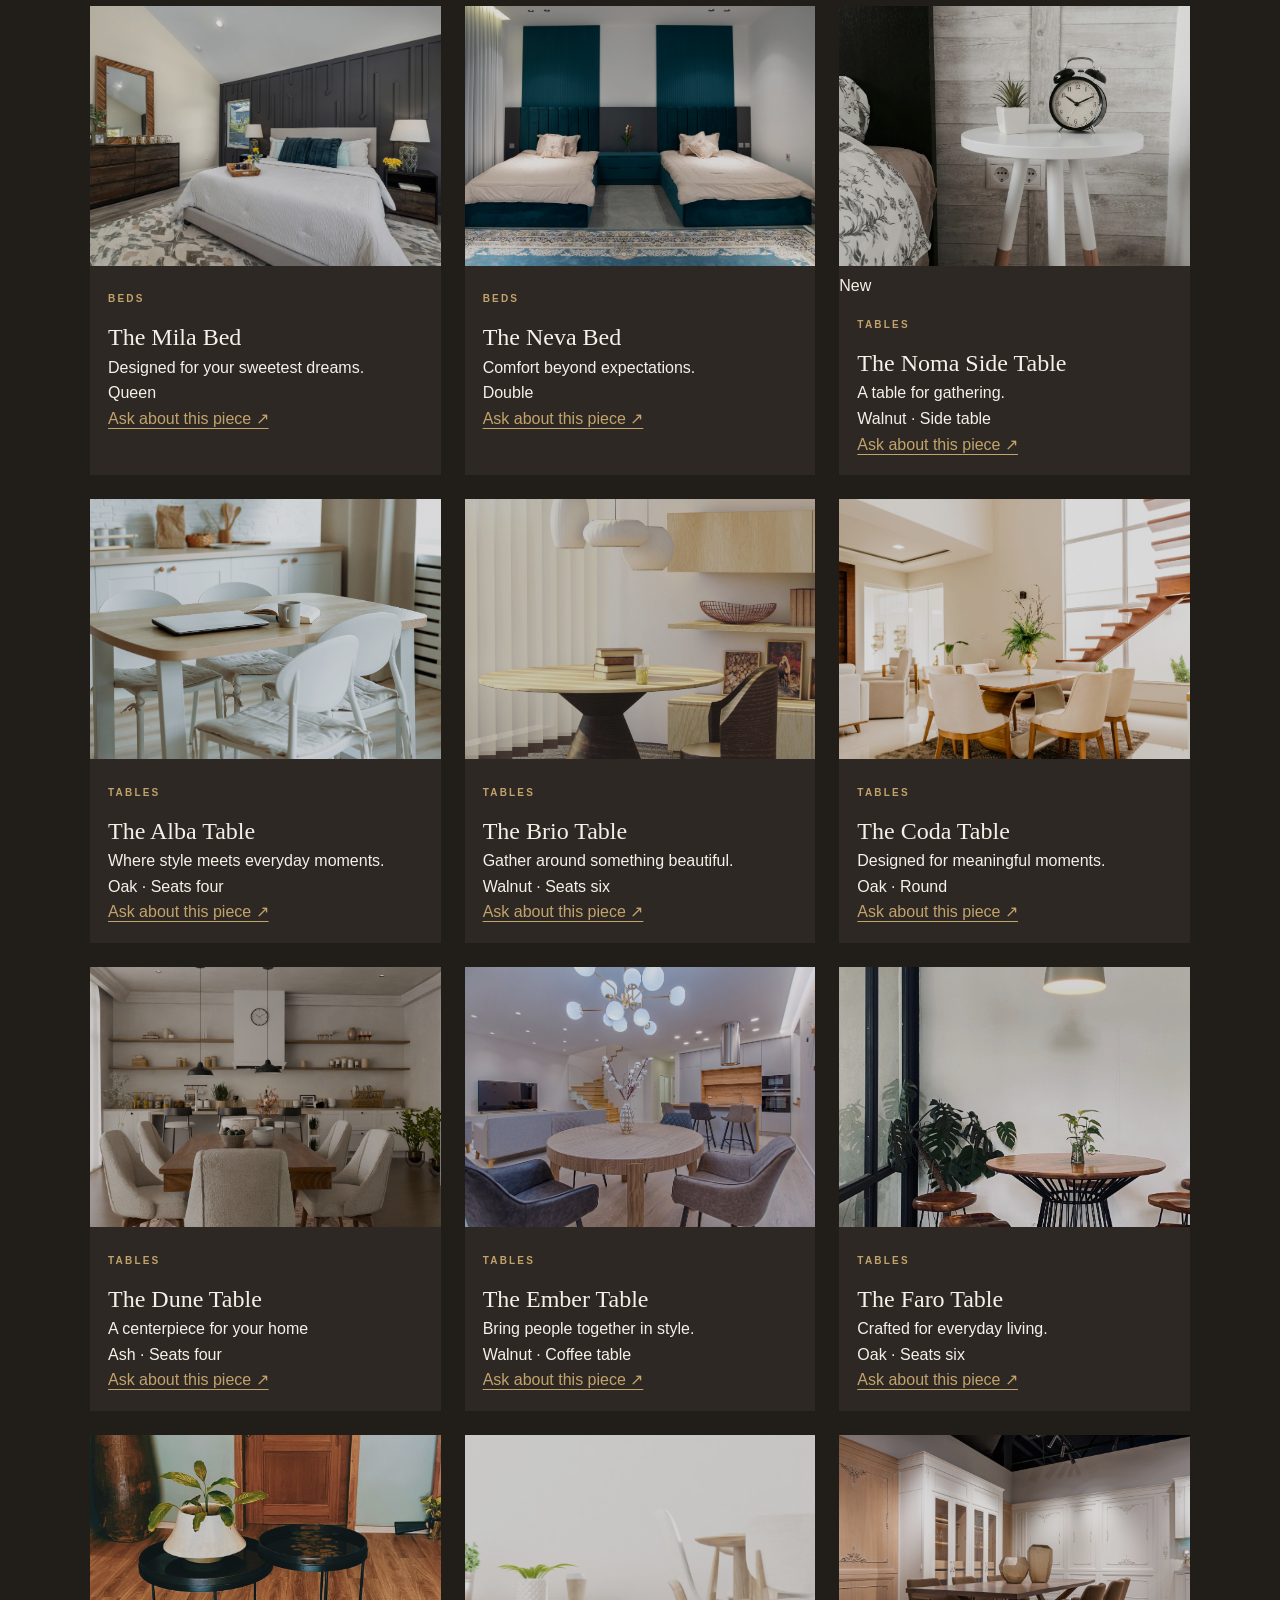
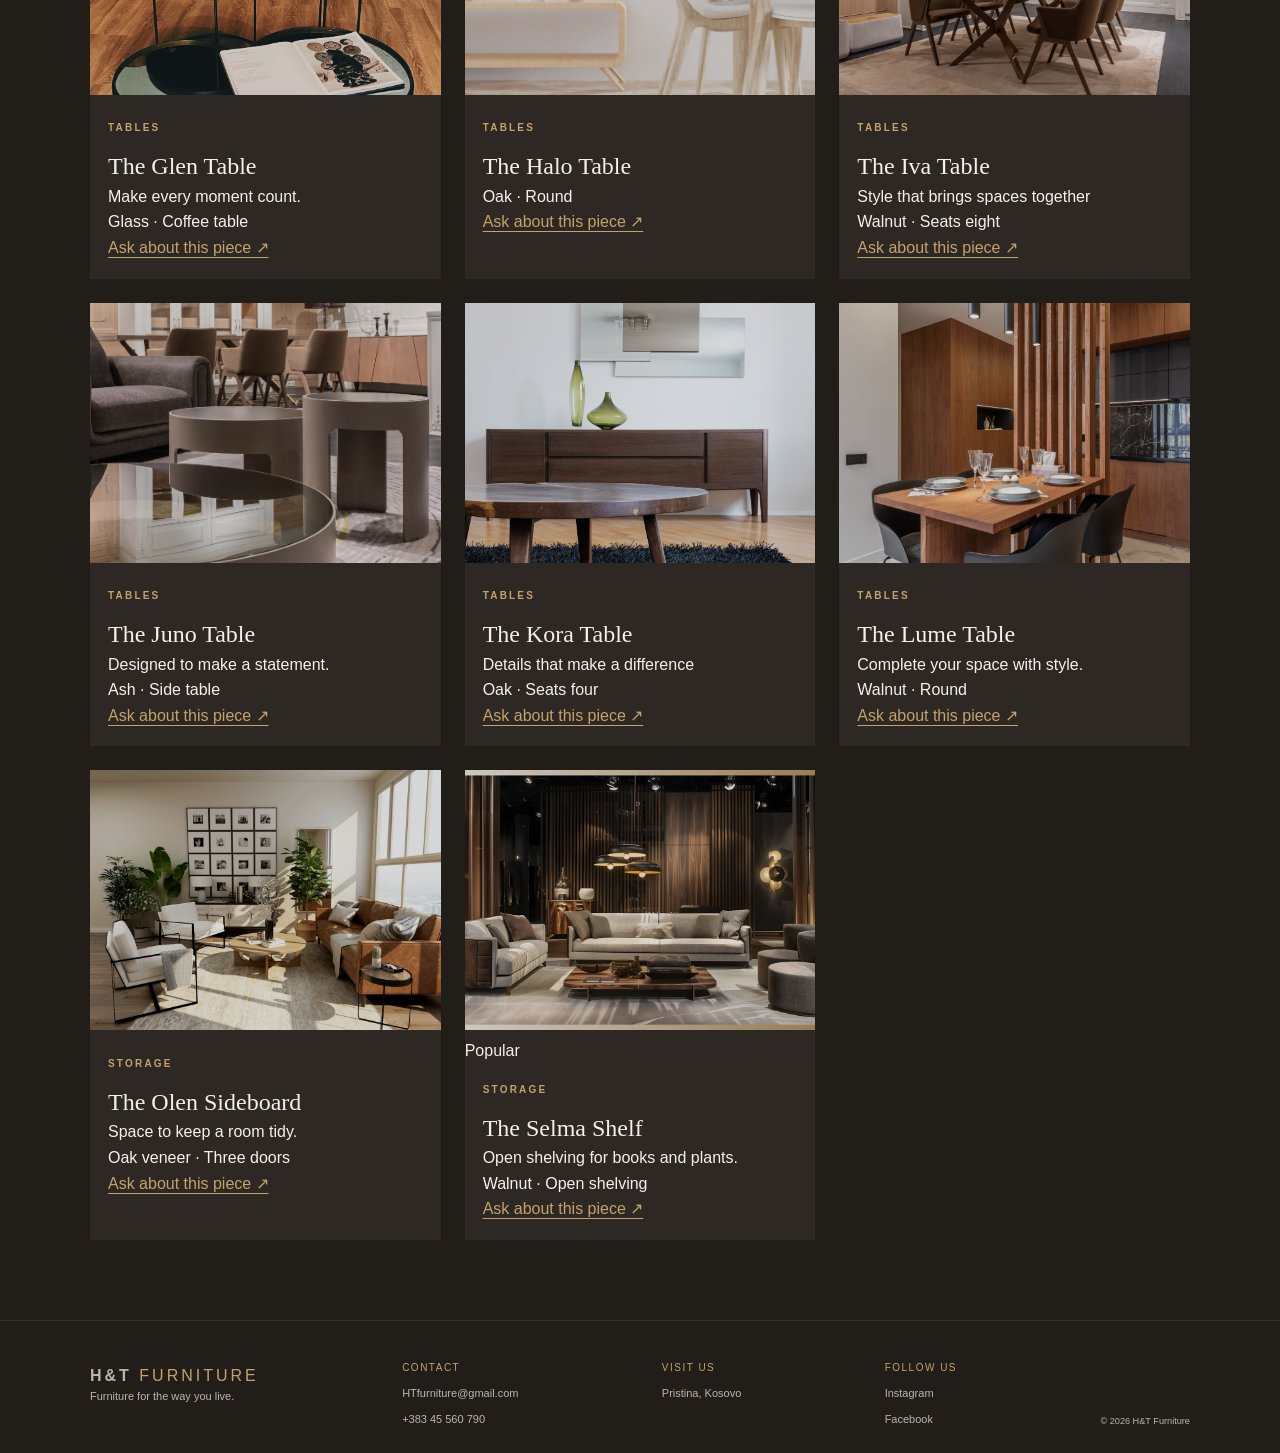
==== commit f6f22859: "Vazhdimi dhe ndryshime" ====
--- a/products.html
+++ b/products.html
@@ -11,7 +11,6 @@
   <body>
     <header class="site-header">
       <a class="logo" href="index.html">H&amp;T <span>FURNITURE</span></a>
-
       <button
         class="menu-button"
         type="button"
@@ -20,20 +19,17 @@
       >
         ☰
       </button>
-
       <nav class="site-nav" aria-label="Main navigation">
         <a href="index.html">Home</a>
         <a class="current" href="products.html">Products</a>
         <a href="collection.html">Collection</a>
         <a href="contact.html">Contact</a>
-
         <span class="account-links">
           <a href="login.html">Login</a>
           <a class="register-link" href="register.html">Register</a>
         </span>
       </nav>
     </header>
-
     <main>
       <section class="page-intro content-width">
         <p class="eyebrow dark">THE CATALOG</p>
@@ -41,7 +37,6 @@
         <p>Browse sofas, beds, tables and storage pieces for every room.</p>
         <a class="button" href="index.html">← Back to Home</a>
       </section>
-
       <nav class="filter-bar content-width" aria-label="Product categories">
         <button type="button" class="is-active" data-filter="all">All</button>
         <button type="button" data-filter="sofas">Sofas</button>
@@ -49,24 +44,17 @@
         <button type="button" data-filter="tables">Tables</button>
         <button type="button" data-filter="storage">Storage</button>
       </nav>
-
       <section class="product-section content-width" aria-label="Products">
         <div class="product-grid">
           <article class="product-card" data-category="sofas">
             <div class="product-media">
-              <img
-                src="images/sofa-maison.jpg"
-                alt="Cream Maison sofa in a softly lit living room"
-              />
+              <img src="images/sofa-maison.jpg" alt="The Maison Sofa" />
               <span class="badge">New</span>
             </div>
             <div class="product-info">
               <p class="eyebrow dark">SOFAS</p>
               <h3>The Maison Sofa</h3>
-              <p class="product-desc">
-                Soft textured upholstery with deep seats, made for relaxed
-                evenings.
-              </p>
+              <p class="product-desc">Soft seats for relaxed evenings.</p>
               <p class="product-meta">Cream · 3-seater</p>
               <div class="product-bottom">
                 <a class="text-link" href="contact.html"
@@ -75,20 +63,46 @@
               </div>
             </div>
           </article>
-
-          <article class="product-card" data-category="sofas">
-            <div class="product-media">
-              <img
-                src="images/slider1.jpg"
-                alt="Lena velvet sofa in a bright living room"
-              />
-            </div>
-            <div class="product-info">
-              <p class="eyebrow dark">SOFAS</p>
-              <h3>The Lena Sofa</h3>
-              <p class="product-desc">
-                A velvet sofa with a slim frame that fits smaller living rooms.
-              </p>
+          <article class="product-card" data-category="sofas">
+            <div class="product-media">
+              <img src="images/sofa-haven.jpg" alt="The Haven Sofa" />
+            </div>
+            <div class="product-info">
+              <p class="eyebrow dark">SOFAS</p>
+              <h3>The Haven Sofa</h3>
+              <p class="product-desc">Comfort begins at home.</p>
+              <p class="product-meta">Stone · 3-seater</p>
+              <div class="product-bottom">
+                <a class="text-link" href="contact.html"
+                  >Ask about this piece ↗</a
+                >
+              </div>
+            </div>
+          </article>
+          <article class="product-card" data-category="sofas">
+            <div class="product-media">
+              <img src="images/sofa1.jpg" alt="The Oslo Sofa" />
+            </div>
+            <div class="product-info">
+              <p class="eyebrow dark">SOFAS</p>
+              <h3>The Oslo Sofa</h3>
+              <p class="product-desc">Sit back, relax, and unwind.</p>
+              <p class="product-meta">Grey · Corner</p>
+              <div class="product-bottom">
+                <a class="text-link" href="contact.html"
+                  >Ask about this piece ↗</a
+                >
+              </div>
+            </div>
+          </article>
+          <article class="product-card" data-category="sofas">
+            <div class="product-media">
+              <img src="images/sofa2.jpg" alt="The Sora Sofa" />
+            </div>
+            <div class="product-info">
+              <p class="eyebrow dark">SOFAS</p>
+              <h3>The Sora Sofa</h3>
+              <p class="product-desc">Designed for cozy moments.</p>
               <p class="product-meta">Sand · 2-seater</p>
               <div class="product-bottom">
                 <a class="text-link" href="contact.html"
@@ -97,22 +111,127 @@
               </div>
             </div>
           </article>
-
-          <article class="product-card" data-category="beds">
-            <div class="product-media">
-              <img
-                src="images/bed-luna.jpg"
-                alt="Luna upholstered bed in a calm bedroom"
-              />
+          <article class="product-card" data-category="sofas">
+            <div class="product-media">
+              <img src="images/sofa3.jpg" alt="The Tessa Sofa" />
+            </div>
+            <div class="product-info">
+              <p class="eyebrow dark">SOFAS</p>
+              <h3>The Tessa Sofa</h3>
+              <p class="product-desc">Where comfort meets elegance.</p>
+              <p class="product-meta">Olive · 3-seater</p>
+              <div class="product-bottom">
+                <a class="text-link" href="contact.html"
+                  >Ask about this piece ↗</a
+                >
+              </div>
+            </div>
+          </article>
+          <article class="product-card" data-category="sofas">
+            <div class="product-media">
+              <img src="images/sofa4.jpg" alt="The Uri Sofa" />
+            </div>
+            <div class="product-info">
+              <p class="eyebrow dark">SOFAS</p>
+              <h3>The Uri Sofa</h3>
+              <p class="product-desc">Your perfect place to relax.</p>
+              <p class="product-meta">Cream · 2-seater</p>
+              <div class="product-bottom">
+                <a class="text-link" href="contact.html"
+                  >Ask about this piece ↗</a
+                >
+              </div>
+            </div>
+          </article>
+          <article class="product-card" data-category="sofas">
+            <div class="product-media">
+              <img src="images/sofa5.jpg" alt="The Vale Sofa" />
+            </div>
+            <div class="product-info">
+              <p class="eyebrow dark">SOFAS</p>
+              <h3>The Vale Sofa</h3>
+              <p class="product-desc">Luxury you can feel.</p>
+              <p class="product-meta">Charcoal · Corner</p>
+              <div class="product-bottom">
+                <a class="text-link" href="contact.html"
+                  >Ask about this piece ↗</a
+                >
+              </div>
+            </div>
+          </article>
+          <article class="product-card" data-category="sofas">
+            <div class="product-media">
+              <img src="images/sofa6.jpg" alt="The Wilo Sofa" />
+            </div>
+            <div class="product-info">
+              <p class="eyebrow dark">SOFAS</p>
+              <h3>The Wilo Sofa</h3>
+              <p class="product-desc">Relax in timeless style.</p>
+              <p class="product-meta">Beige · 3-seater</p>
+              <div class="product-bottom">
+                <a class="text-link" href="contact.html"
+                  >Ask about this piece ↗</a
+                >
+              </div>
+            </div>
+          </article>
+          <article class="product-card" data-category="sofas">
+            <div class="product-media">
+              <img src="images/sofa7.jpg" alt="The Xara Sofa" />
+            </div>
+            <div class="product-info">
+              <p class="eyebrow dark">SOFAS</p>
+              <h3>The Xara Sofa</h3>
+              <p class="product-desc">A softer way to live.</p>
+              <p class="product-meta">Sage · 2-seater</p>
+              <div class="product-bottom">
+                <a class="text-link" href="contact.html"
+                  >Ask about this piece ↗</a
+                >
+              </div>
+            </div>
+          </article>
+          <article class="product-card" data-category="sofas">
+            <div class="product-media">
+              <img src="images/sofa8.jpg" alt="The Yuna Sofa" />
+            </div>
+            <div class="product-info">
+              <p class="eyebrow dark">SOFAS</p>
+              <h3>The Yuna Sofa</h3>
+              <p class="product-desc">Bring warmth to your living room.</p>
+              <p class="product-meta">Taupe · 3-seater</p>
+              <div class="product-bottom">
+                <a class="text-link" href="contact.html"
+                  >Ask about this piece ↗</a
+                >
+              </div>
+            </div>
+          </article>
+          <article class="product-card" data-category="sofas">
+            <div class="product-media">
+              <img src="images/sofa9.jpg" alt="The Zeno Sofa" />
+            </div>
+            <div class="product-info">
+              <p class="eyebrow dark">SOFAS</p>
+              <h3>The Zeno Sofa</h3>
+              <p class="product-desc">Experience comfort differently.</p>
+              <p class="product-meta">Ivory · Corner</p>
+              <div class="product-bottom">
+                <a class="text-link" href="contact.html"
+                  >Ask about this piece ↗</a
+                >
+              </div>
+            </div>
+          </article>
+          <article class="product-card" data-category="beds">
+            <div class="product-media">
+              <img src="images/bed-luna.jpg" alt="The Luna Bed" />
               <span class="badge">Popular</span>
             </div>
             <div class="product-info">
               <p class="eyebrow dark">BEDS</p>
               <h3>The Luna Bed</h3>
-              <p class="product-desc">
-                An upholstered headboard and a solid frame for calm, restful
-                nights.
-              </p>
+              <p class="product-desc">Dream in comfort, wake in style.</p>
               <p class="product-meta">Cream · Queen</p>
               <div class="product-bottom">
                 <a class="text-link" href="contact.html"
@@ -121,45 +240,15 @@
               </div>
             </div>
           </article>
-
-          <article class="product-card" data-category="beds">
-            <div class="product-media">
-              <img
-                src="images/slider2.jpg"
-                alt="Nora wooden bed in a calm bedroom"
-              />
-            </div>
-            <div class="product-info">
-              <p class="eyebrow dark">BEDS</p>
-              <h3>The Nora Bed</h3>
-              <p class="product-desc">
-                A simple pine frame with clean lines that suits any bedroom
-                style.
-              </p>
-              <p class="product-meta">Pine · Double</p>
-              <div class="product-bottom">
-                <a class="text-link" href="contact.html"
-                  >Ask about this piece ↗</a
-                >
-              </div>
-            </div>
-          </article>
-
-          <article class="product-card" data-category="beds">
-            <div class="product-media">
-              <img
-                src="images/graybed_1.jpg"
-                alt="Bed with a soft taupe panelled headboard and cream throw"
-              />
+          <article class="product-card" data-category="beds">
+            <div class="product-media">
+              <img src="images/graybed_1.jpg" alt="The Alma Bed" />
               <span class="badge">New</span>
             </div>
             <div class="product-info">
               <p class="eyebrow dark">BEDS</p>
               <h3>The Alma Bed</h3>
-              <p class="product-desc">
-                A wide panelled headboard in soft taupe for a calm, hotel-like
-                bedroom.
-              </p>
+              <p class="product-desc">Your comfort, your sanctuary.</p>
               <p class="product-meta">Taupe · King</p>
               <div class="product-bottom">
                 <a class="text-link" href="contact.html"
@@ -168,21 +257,14 @@
               </div>
             </div>
           </article>
-
-          <article class="product-card" data-category="beds">
-            <div class="product-media">
-              <img
-                src="images/stylishbed.jpg"
-                alt="Bed with sage green bedding in a bright bedroom with plants"
-              />
+          <article class="product-card" data-category="beds">
+            <div class="product-media">
+              <img src="images/stylishbed.jpg" alt="The Fern Bed" />
             </div>
             <div class="product-info">
               <p class="eyebrow dark">BEDS</p>
               <h3>The Fern Bed</h3>
-              <p class="product-desc">
-                A compact bed in sage tones, made for bright and lively
-                bedrooms.
-              </p>
+              <p class="product-desc">Sleep better, live better.</p>
               <p class="product-meta">Sage · Double</p>
               <div class="product-bottom">
                 <a class="text-link" href="contact.html"
@@ -191,22 +273,15 @@
               </div>
             </div>
           </article>
-
-          <article class="product-card" data-category="beds">
-            <div class="product-media">
-              <img
-                src="images/brownbed.jpg"
-                alt="Bed with a rattan and wood headboard and white linen"
-              />
+          <article class="product-card" data-category="beds">
+            <div class="product-media">
+              <img src="images/brownbed.jpg" alt="The Mara Bed" />
               <span class="badge">Popular</span>
             </div>
             <div class="product-info">
               <p class="eyebrow dark">BEDS</p>
               <h3>The Mara Bed</h3>
-              <p class="product-desc">
-                A warm wooden frame with a woven rattan headboard and crisp
-                white linen.
-              </p>
+              <p class="product-desc">Where beautiful dreams begin.</p>
               <p class="product-meta">Walnut · Queen</p>
               <div class="product-bottom">
                 <a class="text-link" href="contact.html"
@@ -215,44 +290,335 @@
               </div>
             </div>
           </article>
-
-          <article class="product-card" data-category="tables">
-            <div class="product-media">
-              <img
-                src="images/table-noma.jpg"
-                alt="Hand-finished walnut Noma side table"
-              />
+          <article class="product-card" data-category="beds">
+            <div class="product-media">
+              <img src="images/bed1.jpg" alt="The Aurora Bed" />
+            </div>
+            <div class="product-info">
+              <p class="eyebrow dark">BEDS</p>
+              <h3>The Aurora Bed</h3>
+              <p class="product-desc">Rest in timeless elegance.></p>
+              <p class="product-meta">Queen</p>
+              <div class="product-bottom">
+                <a class="text-link" href="contact.html"
+                  >Ask about this piece ↗</a
+                >
+              </div>
+            </div>
+          </article>
+          <article class="product-card" data-category="beds">
+            <div class="product-media">
+              <img src="images/bed2.jpg" alt="The Bella Bed" />
+            </div>
+            <div class="product-info">
+              <p class="eyebrow dark">BEDS</p>
+              <h3>The Bella Bed</h3>
+              <p class="product-desc">Designed for peaceful nights.</p>
+              <p class="product-meta">Double</p>
+              <div class="product-bottom">
+                <a class="text-link" href="contact.html"
+                  >Ask about this piece ↗</a
+                >
+              </div>
+            </div>
+          </article>
+          <article class="product-card" data-category="beds">
+            <div class="product-media">
+              <img src="images/bed3.jpg" alt="The Cleo Bed" />
+            </div>
+            <div class="product-info">
+              <p class="eyebrow dark">BEDS</p>
+              <h3>The Cleo Bed</h3>
+              <p class="product-desc">Make every night special.</p>
+              <p class="product-meta">King</p>
+              <div class="product-bottom">
+                <a class="text-link" href="contact.html"
+                  >Ask about this piece ↗</a
+                >
+              </div>
+            </div>
+          </article>
+          <article class="product-card" data-category="beds">
+            <div class="product-media">
+              <img src="images/bed4.jpg" alt="The Dara Bed" />
+            </div>
+            <div class="product-info">
+              <p class="eyebrow dark">BEDS</p>
+              <h3>The Dara Bed</h3>
+              <p class="product-desc">Comfort made for dreaming.</p>
+              <p class="product-meta">Queen</p>
+              <div class="product-bottom">
+                <a class="text-link" href="contact.html"
+                  >Ask about this piece ↗</a
+                >
+              </div>
+            </div>
+          </article>
+          <article class="product-card" data-category="beds">
+            <div class="product-media">
+              <img src="images/bed5.jpg" alt="The Elio Bed" />
+            </div>
+            <div class="product-info">
+              <p class="eyebrow dark">BEDS</p>
+              <h3>The Elio Bed</h3>
+              <p class="product-desc">Your perfect sleep begins here.</p>
+              <p class="product-meta">Double</p>
+              <div class="product-bottom">
+                <a class="text-link" href="contact.html"
+                  >Ask about this piece ↗</a
+                >
+              </div>
+            </div>
+          </article>
+          <article class="product-card" data-category="beds">
+            <div class="product-media">
+              <img src="images/bed6.jpg" alt="The Fiora Bed" />
+            </div>
+            <div class="product-info">
+              <p class="eyebrow dark">BEDS</p>
+              <h3>The Fiora Bed</h3>
+              <p class="product-desc">Wake up feeling refreshed.</p>
+              <p class="product-meta">King</p>
+              <div class="product-bottom">
+                <a class="text-link" href="contact.html"
+                  >Ask about this piece ↗</a
+                >
+              </div>
+            </div>
+          </article>
+          <article class="product-card" data-category="beds">
+            <div class="product-media">
+              <img src="images/bed7.jpg" alt="The Gaia Bed" />
+            </div>
+            <div class="product-info">
+              <p class="eyebrow dark">BEDS</p>
+              <h3>The Gaia Bed</h3>
+              <p class="product-desc">A little luxury every night.</p>
+              <p class="product-meta">Queen</p>
+              <div class="product-bottom">
+                <a class="text-link" href="contact.html"
+                  >Ask about this piece ↗</a
+                >
+              </div>
+            </div>
+          </article>
+          <article class="product-card" data-category="beds">
+            <div class="product-media">
+              <img src="images/bed8.jpg" alt="The Hana Bed" />
+            </div>
+            <div class="product-info">
+              <p class="eyebrow dark">BEDS</p>
+              <h3>The Hana Bed</h3>
+              <p class="product-desc">Create your dream bedroom.</p>
+              <p class="product-meta">Double</p>
+              <div class="product-bottom">
+                <a class="text-link" href="contact.html"
+                  >Ask about this piece ↗</a
+                >
+              </div>
+            </div>
+          </article>
+          <article class="product-card" data-category="beds">
+            <div class="product-media">
+              <img src="images/bed9.jpg" alt="The Iris Bed" />
+            </div>
+            <div class="product-info">
+              <p class="eyebrow dark">BEDS</p>
+              <h3>The Iris Bed</h3>
+              <p class="product-desc">Sleep surrounded by elegance.</p>
+              <p class="product-meta">King</p>
+              <div class="product-bottom">
+                <a class="text-link" href="contact.html"
+                  >Ask about this piece ↗</a
+                >
+              </div>
+            </div>
+          </article>
+          <article class="product-card" data-category="beds">
+            <div class="product-media">
+              <img src="images/bed10.jpg" alt="The Jora Bed" />
+            </div>
+            <div class="product-info">
+              <p class="eyebrow dark">BEDS</p>
+              <h3>The Jora Bed</h3>
+              <p class="product-desc">Rest in complete comfort.</p>
+              <p class="product-meta">Queen</p>
+              <div class="product-bottom">
+                <a class="text-link" href="contact.html"
+                  >Ask about this piece ↗</a
+                >
+              </div>
+            </div>
+          </article>
+          <article class="product-card" data-category="beds">
+            <div class="product-media">
+              <img src="images/bed11.jpg" alt="The Kira Bed" />
+            </div>
+            <div class="product-info">
+              <p class="eyebrow dark">BEDS</p>
+              <h3>The Kira Bed</h3>
+              <p class="product-desc">Where relaxation meets luxury.</p>
+              <p class="product-meta">Double</p>
+              <div class="product-bottom">
+                <a class="text-link" href="contact.html"
+                  >Ask about this piece ↗</a
+                >
+              </div>
+            </div>
+          </article>
+          <article class="product-card" data-category="beds">
+            <div class="product-media">
+              <img src="images/bed12.jpg" alt="The Lia Bed" />
+            </div>
+            <div class="product-info">
+              <p class="eyebrow dark">BEDS</p>
+              <h3>The Lia Bed</h3>
+              <p class="product-desc">Beautiful nights start here.</p>
+              <p class="product-meta">King</p>
+              <div class="product-bottom">
+                <a class="text-link" href="contact.html"
+                  >Ask about this piece ↗</a
+                >
+              </div>
+            </div>
+          </article>
+          <article class="product-card" data-category="beds">
+            <div class="product-media">
+              <img src="images/bed13.jpg" alt="The Mila Bed" />
+            </div>
+            <div class="product-info">
+              <p class="eyebrow dark">BEDS</p>
+              <h3>The Mila Bed</h3>
+              <p class="product-desc">Designed for your sweetest dreams.</p>
+              <p class="product-meta">Queen</p>
+              <div class="product-bottom">
+                <a class="text-link" href="contact.html"
+                  >Ask about this piece ↗</a
+                >
+              </div>
+            </div>
+          </article>
+          <article class="product-card" data-category="beds">
+            <div class="product-media">
+              <img src="images/bed14.jpg" alt="The Neva Bed" />
+            </div>
+            <div class="product-info">
+              <p class="eyebrow dark">BEDS</p>
+              <h3>The Neva Bed</h3>
+              <p class="product-desc">Comfort beyond expectations.</p>
+              <p class="product-meta">Double</p>
+              <div class="product-bottom">
+                <a class="text-link" href="contact.html"
+                  >Ask about this piece ↗</a
+                >
+              </div>
+            </div>
+          </article>
+          <article class="product-card" data-category="tables">
+            <div class="product-media">
+              <img src="images/table-noma.jpg" alt="The Noma Side Table" />
               <span class="badge">New</span>
             </div>
             <div class="product-info">
               <p class="eyebrow dark">TABLES</p>
               <h3>The Noma Side Table</h3>
-              <p class="product-desc">
-                A small walnut table, finished by hand, ideal next to a bed or
-                sofa.
-              </p>
-              <p class="product-meta">Walnut · Hand-finished</p>
-              <div class="product-bottom">
-                <a class="text-link" href="contact.html"
-                  >Ask about this piece ↗</a
-                >
-              </div>
-            </div>
-          </article>
-
-          <article class="product-card" data-category="tables">
-            <div class="product-media">
-              <img
-                src="images/Dining-room.jpg"
-                alt="Verra solid oak dining table"
-              />
-            </div>
-            <div class="product-info">
-              <p class="eyebrow dark">TABLES</p>
-              <h3>The Verra Dining Table</h3>
-              <p class="product-desc">
-                A solid oak table with enough space for family dinners.
-              </p>
+              <p class="product-desc">A table for gathering.</p>
+              <p class="product-meta">Walnut · Side table</p>
+              <div class="product-bottom">
+                <a class="text-link" href="contact.html"
+                  >Ask about this piece ↗</a
+                >
+              </div>
+            </div>
+          </article>
+          <article class="product-card" data-category="tables">
+            <div class="product-media">
+              <img src="images/table1.jpg" alt="The Alba Table" />
+            </div>
+            <div class="product-info">
+              <p class="eyebrow dark">TABLES</p>
+              <h3>The Alba Table</h3>
+              <p class="product-desc">Where style meets everyday moments.</p>
+              <p class="product-meta">Oak · Seats four</p>
+              <div class="product-bottom">
+                <a class="text-link" href="contact.html"
+                  >Ask about this piece ↗</a
+                >
+              </div>
+            </div>
+          </article>
+          <article class="product-card" data-category="tables">
+            <div class="product-media">
+              <img src="images/table2.jpg" alt="The Brio Table" />
+            </div>
+            <div class="product-info">
+              <p class="eyebrow dark">TABLES</p>
+              <h3>The Brio Table</h3>
+              <p class="product-desc">Gather around something beautiful.</p>
+              <p class="product-meta">Walnut · Seats six</p>
+              <div class="product-bottom">
+                <a class="text-link" href="contact.html"
+                  >Ask about this piece ↗</a
+                >
+              </div>
+            </div>
+          </article>
+          <article class="product-card" data-category="tables">
+            <div class="product-media">
+              <img src="images/table3.jpg" alt="The Coda Table" />
+            </div>
+            <div class="product-info">
+              <p class="eyebrow dark">TABLES</p>
+              <h3>The Coda Table</h3>
+              <p class="product-desc">Designed for meaningful moments.</p>
+              <p class="product-meta">Oak · Round</p>
+              <div class="product-bottom">
+                <a class="text-link" href="contact.html"
+                  >Ask about this piece ↗</a
+                >
+              </div>
+            </div>
+          </article>
+          <article class="product-card" data-category="tables">
+            <div class="product-media">
+              <img src="images/table4.jpg" alt="The Dune Table" />
+            </div>
+            <div class="product-info">
+              <p class="eyebrow dark">TABLES</p>
+              <h3>The Dune Table</h3>
+              <p class="product-desc">A centerpiece for your home</p>
+              <p class="product-meta">Ash · Seats four</p>
+              <div class="product-bottom">
+                <a class="text-link" href="contact.html"
+                  >Ask about this piece ↗</a
+                >
+              </div>
+            </div>
+          </article>
+          <article class="product-card" data-category="tables">
+            <div class="product-media">
+              <img src="images/table5.jpg" alt="The Ember Table" />
+            </div>
+            <div class="product-info">
+              <p class="eyebrow dark">TABLES</p>
+              <h3>The Ember Table</h3>
+              <p class="product-desc">Bring people together in style.</p>
+              <p class="product-meta">Walnut · Coffee table</p>
+              <div class="product-bottom">
+                <a class="text-link" href="contact.html"
+                  >Ask about this piece ↗</a
+                >
+              </div>
+            </div>
+          </article>
+          <article class="product-card" data-category="tables">
+            <div class="product-media">
+              <img src="images/table6.jpg" alt="The Faro Table" />
+            </div>
+            <div class="product-info">
+              <p class="eyebrow dark">TABLES</p>
+              <h3>The Faro Table</h3>
+              <p class="product-desc">Crafted for everyday living.</p>
               <p class="product-meta">Oak · Seats six</p>
               <div class="product-bottom">
                 <a class="text-link" href="contact.html"
@@ -261,20 +627,110 @@
               </div>
             </div>
           </article>
-
+          <article class="product-card" data-category="tables">
+            <div class="product-media">
+              <img src="images/table7.jpg" alt="The Glen Table" />
+            </div>
+            <div class="product-info">
+              <p class="eyebrow dark">TABLES</p>
+              <h3>The Glen Table</h3>
+              <p class="product-desc">Make every moment count.</p>
+              <p class="product-meta">Glass · Coffee table</p>
+              <div class="product-bottom">
+                <a class="text-link" href="contact.html"
+                  >Ask about this piece ↗</a
+                >
+              </div>
+            </div>
+          </article>
+          <article class="product-card" data-category="tables">
+            <div class="product-media">
+              <img src="images/table8.jpg" alt="The Halo Table" />
+            </div>
+            <div class="product-info">
+              <p class="eyebrow dark">TABLES</p>
+              <h3>The Halo Table</h3>
+              <p class="product-desc" Simple design, timeless beauty.></p>
+              <p class="product-meta">Oak · Round</p>
+              <div class="product-bottom">
+                <a class="text-link" href="contact.html"
+                  >Ask about this piece ↗</a
+                >
+              </div>
+            </div>
+          </article>
+          <article class="product-card" data-category="tables">
+            <div class="product-media">
+              <img src="images/table9.jpg" alt="The Iva Table" />
+            </div>
+            <div class="product-info">
+              <p class="eyebrow dark">TABLES</p>
+              <h3>The Iva Table</h3>
+              <p class="product-desc">Style that brings spaces together</p>
+              <p class="product-meta">Walnut · Seats eight</p>
+              <div class="product-bottom">
+                <a class="text-link" href="contact.html"
+                  >Ask about this piece ↗</a
+                >
+              </div>
+            </div>
+          </article>
+          <article class="product-card" data-category="tables">
+            <div class="product-media">
+              <img src="images/table10.jpg" alt="The Juno Table" />
+            </div>
+            <div class="product-info">
+              <p class="eyebrow dark">TABLES</p>
+              <h3>The Juno Table</h3>
+              <p class="product-desc">Designed to make a statement.</p>
+              <p class="product-meta">Ash · Side table</p>
+              <div class="product-bottom">
+                <a class="text-link" href="contact.html"
+                  >Ask about this piece ↗</a
+                >
+              </div>
+            </div>
+          </article>
+          <article class="product-card" data-category="tables">
+            <div class="product-media">
+              <img src="images/table11.jpg" alt="The Kora Table" />
+            </div>
+            <div class="product-info">
+              <p class="eyebrow dark">TABLES</p>
+              <h3>The Kora Table</h3>
+              <p class="product-desc">Details that make a difference</p>
+              <p class="product-meta">Oak · Seats four</p>
+              <div class="product-bottom">
+                <a class="text-link" href="contact.html"
+                  >Ask about this piece ↗</a
+                >
+              </div>
+            </div>
+          </article>
+          <article class="product-card" data-category="tables">
+            <div class="product-media">
+              <img src="images/table12.jpg" alt="The Lume Table" />
+            </div>
+            <div class="product-info">
+              <p class="eyebrow dark">TABLES</p>
+              <h3>The Lume Table</h3>
+              <p class="product-desc">Complete your space with style.</p>
+              <p class="product-meta">Walnut · Round</p>
+              <div class="product-bottom">
+                <a class="text-link" href="contact.html"
+                  >Ask about this piece ↗</a
+                >
+              </div>
+            </div>
+          </article>
           <article class="product-card" data-category="storage">
             <div class="product-media">
-              <img
-                src="images/Living-room.jpg"
-                alt="Olen oak sideboard in a living room"
-              />
+              <img src="images/Living-room.jpg" alt="The Olen Sideboard" />
             </div>
             <div class="product-info">
               <p class="eyebrow dark">STORAGE</p>
               <h3>The Olen Sideboard</h3>
-              <p class="product-desc">
-                Three doors and plenty of space to keep a room tidy.
-              </p>
+              <p class="product-desc">Space to keep a room tidy.</p>
               <p class="product-meta">Oak veneer · Three doors</p>
               <div class="product-bottom">
                 <a class="text-link" href="contact.html"
@@ -283,18 +739,15 @@
               </div>
             </div>
           </article>
-
           <article class="product-card" data-category="storage">
             <div class="product-media">
-              <img src="images/hyrja.jpg" alt="Selma walnut open shelf" />
+              <img src="images/hyrja.jpg" alt="The Selma Shelf" />
               <span class="badge">Popular</span>
             </div>
             <div class="product-info">
               <p class="eyebrow dark">STORAGE</p>
               <h3>The Selma Shelf</h3>
-              <p class="product-desc">
-                Open walnut shelving for books, plants and the things you love.
-              </p>
+              <p class="product-desc">Open shelving for books and plants.</p>
               <p class="product-meta">Walnut · Open shelving</p>
               <div class="product-bottom">
                 <a class="text-link" href="contact.html"
@@ -306,20 +759,17 @@
         </div>
       </section>
     </main>
-
     <footer class="site-footer">
       <div class="footer-inner">
         <section class="footer-brand">
           <a class="logo" href="index.html">H&amp;T <span>FURNITURE</span></a>
           <p>Furniture for the way you live.</p>
         </section>
-
         <section class="footer-contact" aria-labelledby="footer-contact-title">
           <h2 id="footer-contact-title">Contact</h2>
           <a href="mailto:HTfurniture@gmail.com">HTfurniture@gmail.com</a>
           <a href="tel:+38345560790">+383 45 560 790</a>
         </section>
-
         <section
           class="footer-location"
           aria-labelledby="footer-location-title"
@@ -327,7 +777,6 @@
           <h2 id="footer-location-title">Visit us</h2>
           <p>Pristina, Kosovo</p>
         </section>
-
         <nav class="footer-social" aria-label="Follow H&amp;T Furniture">
           <h2>Follow us</h2>
           <a
--- a/style.css
+++ b/style.css
@@ -5,7 +5,7 @@
   --dark: #211e1a;
   --panel: #2d2823;
   --line: #524a40;
-  --serif: 'Cormorant Garamond', Georgia, serif;
+  --serif: "Cormorant Garamond", Georgia, serif;
   --sans: Arial, Helvetica, sans-serif;
 }
 
@@ -155,14 +155,14 @@
   height: 630px;
   min-height: 500px;
   padding: 50px 11%;
-  background-image: url('images/hyrja.jpg');
+  background-image: url("images/hyrja.jpg");
   background-size: cover;
   background-position: center;
   background-repeat: no-repeat;
 }
 
 .hero::before {
-  content: '';
+  content: "";
   position: absolute;
   inset: 0;
   background: linear-gradient(
@@ -234,15 +234,15 @@
 }
 
 .living-card {
-  background-image: url('images/Living-room.jpg');
+  background-image: url("images/Living-room.jpg");
 }
 
 .dining-card {
-  background-image: url('images/Dining-room.jpg');
+  background-image: url("images/Dining-room.jpg");
 }
 
 .category-card::before {
-  content: '';
+  content: "";
   position: absolute;
   inset: 0;
   background: linear-gradient(
@@ -413,19 +413,19 @@
 }
 
 .home-slide-one {
-  background-image: url('images/slider1.jpg');
+  background-image: url("images/slider1.jpg");
 }
 
 .home-slide-two {
-  background-image: url('images/slider2.jpg');
+  background-image: url("images/slider2.jpg");
 }
 
 .home-slide-three {
-  background-image: url('images/sofa-maison.jpg');
+  background-image: url("images/sofa-maison.jpg");
 }
 
 .slide::before {
-  content: '';
+  content: "";
   position: absolute;
   inset: 0;
   background: linear-gradient(0deg, rgba(15, 13, 11, 0.75), transparent 70%);
@@ -523,19 +523,19 @@
 }
 
 .sofa-card {
-  background-image: url('images/sofa-haven.jpg.jpg');
+  background-image: url("images/sofa-haven.jpg.jpg");
 }
 
 .bed-card {
-  background-image: url('images/bed-luna.jpg');
+  background-image: url("images/bed-luna.jpg");
 }
 
 .table-card {
-  background-image: url('images/table-noma.jpg');
+  background-image: url("images/table-noma.jpg");
 }
 
 .storage-card {
-  background-image: url('images/Living-room.jpg');
+  background-image: url("images/Living-room.jpg");
 }
 
 .category-card span,
@@ -697,3 +697,85 @@
     min-height: auto;
   }
 }
+/* ===== PRODUCTS PAGE ===== */
+.page-intro {
+  padding: 70px 0 30px;
+}
+
+.page-intro > p:not(.eyebrow) {
+  max-width: 420px;
+  margin-bottom: 24px;
+  color: var(--muted);
+  font-size: 14px;
+}
+
+.filter-bar {
+  display: flex;
+  flex-wrap: wrap;
+  gap: 10px;
+  padding-bottom: 30px;
+  border-bottom: 1px solid var(--line);
+}
+
+.filter-bar button {
+  padding: 9px 18px;
+  border: 1px solid var(--line);
+  background: transparent;
+  color: var(--ink);
+  font-size: 12px;
+  cursor: pointer;
+}
+
+.filter-bar button:hover,
+.filter-bar button.is-active {
+  border-color: var(--gold);
+  color: var(--gold);
+}
+
+.product-section {
+  padding: 40px 0 80px;
+}
+
+.product-grid {
+  display: flex;
+  flex-wrap: wrap;
+  gap: 24px;
+}
+
+.product-card {
+  display: flex;
+  flex-direction: column;
+  flex: 0 1 calc(33.333% - 16px);
+  background: var(--panel);
+}
+
+.product-card[hidden] {
+  display: none;
+}
+
+.product-card img {
+  width: 100%;
+  height: 260px;
+  object-fit: cover;
+  filter: brightness(0.86);
+}
+
+.product-info {
+  padding: 18px;
+}
+
+.product-info h3 {
+  margin-bottom: 4px;
+  font-size: 24px;
+}
+
+.product-info p:last-child {
+  color: var(--muted);
+  font-size: 12px;
+}
+
+@media (max-width: 900px) {
+  .product-card {
+    flex-basis: calc(50% - 12px);
+  }
+}
